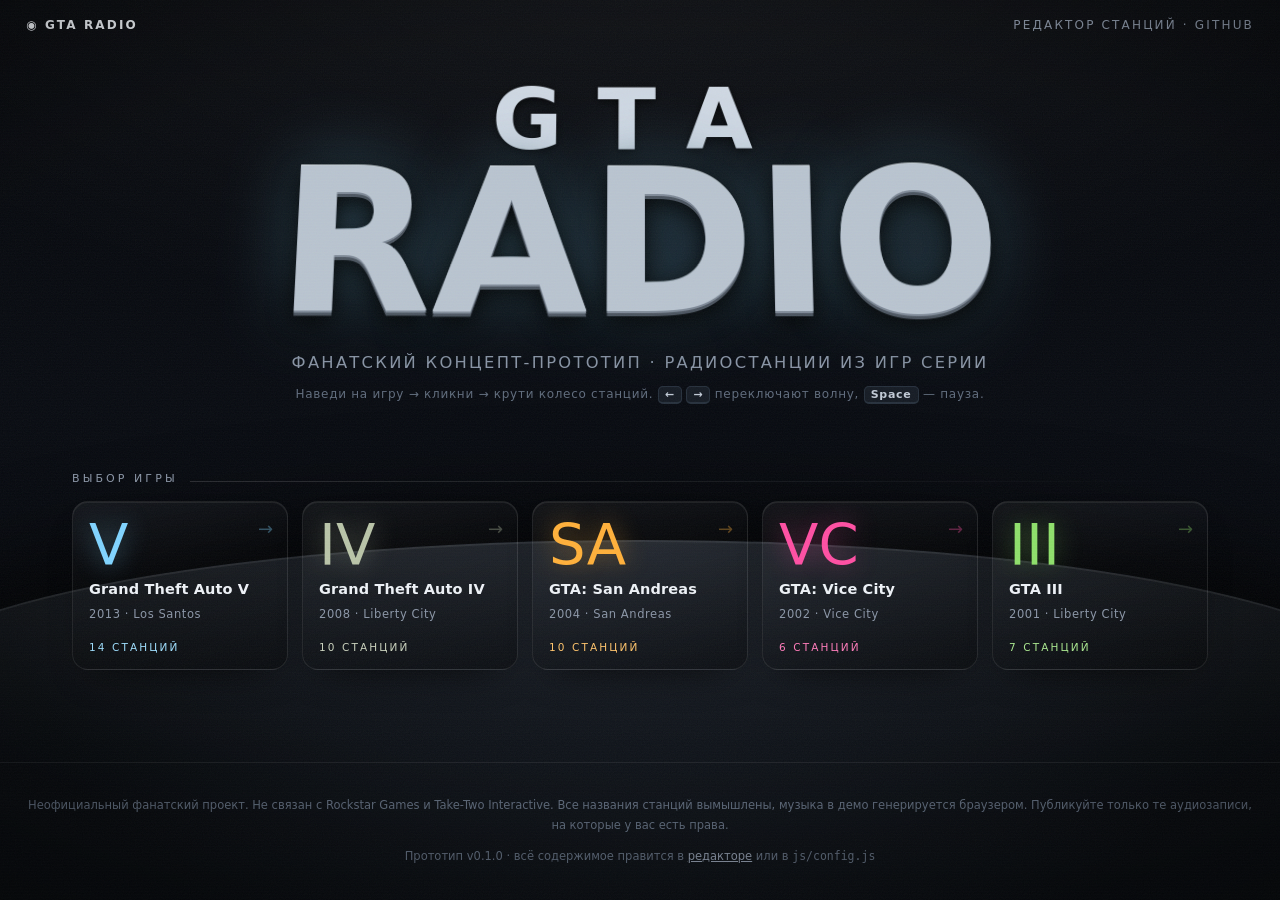
==== demo.html @ 394b69d8 "GTA RADIO: прототип v0.1 — главная, экран радио (колесо/список), темы 5 игр, демо-звук WebAudio, ред" ====
<!DOCTYPE html>
<html lang="ru">
<head>
<meta charset="utf-8">
<meta name="viewport" content="width=device-width, initial-scale=1">
<title>GTA RADIO — фанатское радио из игр серии</title>
<meta name="description" content="Single-file демо: радиостанции из GTA V, IV, San Andreas, Vice City и GTA III.">
<link rel="icon" href="data:image/svg+xml,%3Csvg xmlns='http://www.w3.org/2000/svg' viewBox='0 0 32 32'%3E%3Crect width='32' height='32' rx='7' fill='%23070b11'/%3E%3Ccircle cx='16' cy='16' r='10' fill='none' stroke='%237fd4ff' stroke-width='2'/%3E%3Ccircle cx='16' cy='16' r='3' fill='%237fd4ff'/%3E%3C/svg%3E">
<style>
/* =========================================================================
   GTA RADIO — общие стили
   Темы игр подключаются классом на <body>: theme-v / theme-iv / theme-sa ...
   ========================================================================= */

:root{
  --bg:#04060a;
  --bg2:#0a0e14;
  --fg:#eef2f7;
  --muted:#8b96a7;
  --accent:#7fd4ff;
  --panel:rgba(10,14,20,.72);
  --panel-brd:rgba(255,255,255,.10);
  --wheel-size:min(66vmin,520px);
  --radius:16px;
  --f-title:"Archivo Black","Inter",system-ui,-apple-system,"Segoe UI",Roboto,sans-serif;
  --f-ui:"Inter",system-ui,-apple-system,"Segoe UI",Roboto,sans-serif;
  --f-hud:"Oswald","Inter",system-ui,sans-serif;
}

*{box-sizing:border-box}
html,body{height:100%}
body{
  margin:0;
  font-family:var(--f-ui);
  color:var(--fg);
  background:var(--bg);
  -webkit-font-smoothing:antialiased;
  overflow-x:hidden;
}
a{color:inherit}
button{font:inherit;color:inherit;background:none;border:0;cursor:pointer}
img,svg{display:block}
.hidden,[hidden]{display:none!important}

/* ----------------------------- фоны и слои ----------------------------- */
.bg{position:fixed;inset:0;z-index:-2;pointer-events:none}
.bg::before{
  content:"";position:absolute;inset:0;
  background:
    radial-gradient(120% 80% at 50% -10%, rgba(255,255,255,.055), transparent 60%),
    radial-gradient(90% 70% at 50% 115%, color-mix(in srgb, var(--accent) 14%, transparent), transparent 65%),
    linear-gradient(180deg,#05070b 0%,#080b11 45%,#04060a 100%);
}
.bg::after{ /* интерьер машины: торпедо */
  content:"";position:absolute;left:-10%;right:-10%;bottom:-38vh;height:78vh;
  background:
    linear-gradient(180deg, rgba(255,255,255,.045), rgba(0,0,0,0) 30%),
    radial-gradient(60% 100% at 50% 0%, #151a22, #070a0e 70%);
  border-radius:50% 50% 0 0 / 22% 22% 0 0;
  box-shadow:inset 0 2px 0 rgba(255,255,255,.07), 0 -30px 90px rgba(0,0,0,.75);
  filter:blur(.2px);
}
.scanlines{
  position:fixed;inset:0;z-index:60;pointer-events:none;opacity:.30;
  background:repeating-linear-gradient(180deg, rgba(255,255,255,.045) 0 1px, transparent 1px 3px);
  mix-blend-mode:overlay;
}
.vignette{
  position:fixed;inset:0;z-index:59;pointer-events:none;
  background:radial-gradient(120% 90% at 50% 45%, transparent 45%, rgba(0,0,0,.72) 100%);
}
.grain{
  position:fixed;inset:-50%;z-index:58;pointer-events:none;opacity:.055;
  background-image:url("data:image/svg+xml;utf8,<svg xmlns='http://www.w3.org/2000/svg' width='120' height='120'><filter id='n'><feTurbulence type='fractalNoise' baseFrequency='.85' numOctaves='3'/></filter><rect width='120' height='120' filter='url(%23n)'/></svg>");
  animation:grain 1.1s steps(4) infinite;
}
@keyframes grain{0%{transform:translate(0,0)}25%{transform:translate(-2%,1%)}50%{transform:translate(1%,-2%)}75%{transform:translate(-1%,-1%)}100%{transform:translate(2%,1%)}}

/* =========================================================================
   ГЛАВНАЯ
   ========================================================================= */
.home{min-height:100vh;display:flex;flex-direction:column}
.home-head{
  display:flex;align-items:center;justify-content:space-between;
  padding:18px 26px;font-size:12px;letter-spacing:.18em;text-transform:uppercase;color:var(--muted)
}
.home-head .brand{color:var(--fg);font-weight:800}
.home-head a{text-decoration:none;color:var(--muted);transition:color .2s}
.home-head a:hover{color:var(--accent)}

.title-wrap{flex:1;display:flex;flex-direction:column;align-items:center;justify-content:center;padding:0 20px;text-align:center;position:relative}
.title{
  position:relative;margin:0;line-height:.86;
  font-family:var(--f-title);
  font-size:clamp(3.4rem,15.5vw,13rem);
  letter-spacing:.005em;text-transform:uppercase;
  color:#f4f7fb;
  text-shadow:
    0 1px 0 #b9c4d0, 0 3px 0 #7d8896, 0 6px 0 #4b545f, 0 10px 24px rgba(0,0,0,.85),
    0 0 70px color-mix(in srgb, var(--accent) 35%, transparent);
  transform:perspective(700px) rotateX(6deg);
}
.title .l1,.title .l2{display:block}
.title .l1{font-size:.44em;letter-spacing:.42em;color:#cfd8e3;text-shadow:0 2px 10px rgba(0,0,0,.8)}
.title .l2{
  background:linear-gradient(180deg,#ffffff 0%,#e6edf6 38%,#9fb0c2 52%,#f2f6fb 62%,#c6d1dd 100%);
  -webkit-background-clip:text;background-clip:text;-webkit-text-fill-color:transparent;
  filter:drop-shadow(0 6px 18px rgba(0,0,0,.75));
}
.title .l2{animation:glowPulse 5.5s ease-in-out infinite}
@keyframes glowPulse{
  0%,100%{filter:drop-shadow(0 6px 18px rgba(0,0,0,.75)) drop-shadow(0 0 26px rgba(127,212,255,.10))}
  50%{filter:drop-shadow(0 6px 18px rgba(0,0,0,.75)) drop-shadow(0 0 46px rgba(127,212,255,.30))}
}
.subtitle{margin:26px 0 0;color:var(--muted);font-size:clamp(.85rem,1.6vw,1.02rem);letter-spacing:.14em;text-transform:uppercase}
.hint{margin-top:14px;color:#5f6b7c;font-size:12px;letter-spacing:.06em}
.hint kbd{background:#151b24;border:1px solid #26303c;border-bottom-width:2px;border-radius:5px;padding:1px 6px;font:600 11px/1.6 var(--f-ui);color:#c3ccd8}

/* выбор игры */
.games{margin:56px auto 0;width:min(1180px,100%);padding:0 22px}
.games-h{display:flex;align-items:baseline;gap:12px;margin-bottom:16px;color:var(--muted);font-size:11px;letter-spacing:.28em;text-transform:uppercase}
.games-h::after{content:"";flex:1;height:1px;background:linear-gradient(90deg,rgba(255,255,255,.14),transparent)}
.games-grid{display:grid;grid-template-columns:repeat(auto-fit,minmax(158px,1fr));gap:14px;padding-bottom:60px}
.game{
  position:relative;display:flex;flex-direction:column;align-items:flex-start;gap:10px;
  padding:18px 16px 16px;border-radius:var(--radius);text-decoration:none;overflow:hidden;
  background:linear-gradient(165deg,rgba(255,255,255,.055),rgba(255,255,255,.012) 45%,rgba(0,0,0,.35));
  border:1px solid rgba(255,255,255,.09);
  box-shadow:0 18px 40px -24px rgba(0,0,0,.9), inset 0 1px 0 rgba(255,255,255,.07);
  transition:transform .28s cubic-bezier(.2,.8,.2,1), border-color .28s, box-shadow .28s;
}
.game::before{
  content:"";position:absolute;inset:0;opacity:0;transition:opacity .3s;
  background:radial-gradient(120% 90% at 20% 0%, color-mix(in srgb, var(--c) 26%, transparent), transparent 70%);
}
.game:hover,.game:focus-visible{transform:translateY(-6px);border-color:color-mix(in srgb, var(--c) 55%, transparent);box-shadow:0 26px 50px -22px rgba(0,0,0,.95), 0 0 0 1px color-mix(in srgb, var(--c) 22%, transparent), 0 0 42px -12px color-mix(in srgb, var(--c) 55%, transparent)}
.game:hover::before,.game:focus-visible::before{opacity:1}
.game>*{position:relative}
.game .num{
  font-family:var(--f-title);font-size:clamp(2.6rem,5.4vw,3.6rem);line-height:.9;color:var(--c);
  text-shadow:0 0 26px color-mix(in srgb, var(--c) 45%, transparent)
}
.game .g-name{font-weight:700;font-size:14.5px;letter-spacing:.01em}
.game .g-meta{color:var(--muted);font-size:11.5px;letter-spacing:.05em}
.game .g-count{margin-top:auto;padding-top:10px;font-size:10.5px;letter-spacing:.2em;text-transform:uppercase;color:color-mix(in srgb, var(--c) 75%, #ffffff)}
.game .g-arrow{position:absolute;top:16px;right:14px;color:var(--c);opacity:.35;transition:.28s;font-size:18px}
.game:hover .g-arrow{opacity:1;transform:translateX(3px)}

.footer{padding:22px;border-top:1px solid rgba(255,255,255,.07);color:#5f6b7c;font-size:11.5px;line-height:1.7;text-align:center}
.footer a{color:var(--muted)}

/* =========================================================================
   ЭКРАН РАДИО
   ========================================================================= */
.stage{min-height:100vh;display:flex;flex-direction:column;position:relative}

.topbar{
  display:flex;align-items:center;gap:14px;padding:16px 22px;z-index:20;
  font-size:11px;letter-spacing:.2em;text-transform:uppercase;color:var(--muted)
}
.btn{
  display:inline-flex;align-items:center;gap:8px;padding:9px 15px;border-radius:999px;
  border:1px solid rgba(255,255,255,.13);background:rgba(255,255,255,.045);
  color:#dbe3ee;font-size:11px;letter-spacing:.16em;text-transform:uppercase;
  transition:.22s;backdrop-filter:blur(6px)
}
.btn:hover{border-color:color-mix(in srgb,var(--accent) 55%,transparent);color:#fff;background:rgba(255,255,255,.09);box-shadow:0 0 22px -8px var(--accent)}
.btn.primary{border-color:color-mix(in srgb,var(--accent) 50%,transparent);color:#fff;background:color-mix(in srgb,var(--accent) 16%,transparent)}
.topbar .spacer{flex:1}
.topbar .game-tag{color:#c6cfdb;font-weight:700}
.topbar .game-tag b{color:var(--accent)}

/* HUD «как в игре» */
.hud{
  position:absolute;top:74px;left:24px;z-index:22;max-width:min(46vw,460px);
  animation:hudIn .5s cubic-bezier(.2,.9,.2,1) both
}
@keyframes hudIn{from{opacity:0;transform:translateY(-10px)}to{opacity:1;transform:none}}
.hud .st{display:flex;align-items:center;gap:12px}
.hud .st .ico{width:46px;height:46px;border-radius:11px;overflow:hidden;box-shadow:0 8px 22px rgba(0,0,0,.6), 0 0 0 1px rgba(255,255,255,.09)}
.hud .st .ico svg{width:100%;height:100%}
.hud .name{font-family:var(--f-hud);font-weight:700;font-size:clamp(17px,2.3vw,25px);letter-spacing:.045em;text-transform:uppercase;color:#fff;text-shadow:0 2px 10px rgba(0,0,0,.9)}
.hud .tag{font-size:10.5px;letter-spacing:.22em;text-transform:uppercase;color:var(--accent);margin-top:2px}
.hud .track{margin-top:9px;font-size:13px;color:#c9d3e0;text-shadow:0 1px 6px rgba(0,0,0,.9);display:flex;align-items:center;gap:8px;min-height:19px}
.hud .track .t{white-space:nowrap;overflow:hidden;text-overflow:ellipsis;max-width:38vw}
.hud .track .a{color:var(--muted)}
.hud .live{font-size:9.5px;letter-spacing:.18em;padding:2px 7px;border-radius:4px;background:#c0392b;color:#fff;font-weight:800}

/* ------------------------------- КОЛЕСО ------------------------------- */
.wheel-stage{flex:1;display:grid;place-items:center;padding:34px 0 8px;position:relative}
.wheel{position:relative;width:var(--wheel-size);height:var(--wheel-size)}
.wheel .ring-bg{
  position:absolute;inset:6%;border-radius:50%;
  background:radial-gradient(circle at 50% 40%, rgba(255,255,255,.055), rgba(0,0,0,.55) 68%);
  border:1px solid rgba(255,255,255,.07);
  box-shadow:inset 0 0 80px rgba(0,0,0,.85), 0 0 60px -20px color-mix(in srgb,var(--accent) 30%,transparent);
}
.wheel .ring-bg::after{
  content:"";position:absolute;inset:14%;border-radius:50%;
  border:1px dashed rgba(255,255,255,.09);
  animation:spin 90s linear infinite;
}
@keyframes spin{to{transform:rotate(360deg)}}
.ring{position:absolute;inset:0;transform:rotate(var(--rot,0deg));transition:transform .62s cubic-bezier(.19,.9,.22,1)}
.st-chip{
  position:absolute;top:50%;left:50%;width:calc(var(--wheel-size)*.20);height:calc(var(--wheel-size)*.20);
  margin:calc(var(--wheel-size)*-.10) 0 0 calc(var(--wheel-size)*-.10);
  /* позиция на круге фиксирована (кольцо поворачивает всё само),
     а контр-поворот держит иконки и подписи вертикальными */
  transform:rotate(calc(var(--a) - 90deg)) translate(calc(var(--wheel-size)*.355)) rotate(calc(var(--a)*-1 + 90deg - var(--rot,0deg)));
  transition:transform .62s cubic-bezier(.19,.9,.22,1), filter .25s, opacity .35s;
  display:grid;place-items:center;padding:0;
}
.st-chip .disc{
  width:100%;height:100%;border-radius:22%;overflow:hidden;position:relative;
  border:1px solid rgba(255,255,255,.13);
  box-shadow:0 14px 30px rgba(0,0,0,.65);
  transition:transform .25s cubic-bezier(.2,.9,.2,1), box-shadow .25s, border-color .25s;
}
.st-chip .disc svg{width:100%;height:100%}
.st-chip .lbl{
  position:absolute;top:104%;left:50%;transform:translateX(-50%);
  width:180%;text-align:center;font-family:var(--f-hud);font-weight:600;
  font-size:clamp(8.5px,1.15vw,11.5px);letter-spacing:.1em;text-transform:uppercase;
  color:#9aa6b6;white-space:nowrap;overflow:hidden;text-overflow:ellipsis;
  text-shadow:0 2px 8px rgba(0,0,0,.95);transition:.25s;opacity:0
}
.st-chip.active{z-index:6}
.st-chip .lbl{z-index:7}
.st-chip:hover .disc{transform:scale(1.1);border-color:rgba(255,255,255,.35)}
.st-chip:hover .lbl{color:#e7edf5;opacity:1}
.st-chip.active .disc{
  transform:scale(1.22);border-color:color-mix(in srgb,var(--sc) 70%,#fff);
  box-shadow:0 0 0 2px color-mix(in srgb,var(--sc) 55%,transparent), 0 0 46px -6px color-mix(in srgb,var(--sc) 85%,transparent), 0 18px 34px rgba(0,0,0,.7);
}
.st-chip.active .lbl{color:#fff;font-weight:700;opacity:1}
.st-chip:not(.active){opacity:.72;filter:saturate(.55) brightness(.85)}
.st-chip:not(.active):hover{opacity:1;filter:none}

.wheel .marker{
  position:absolute;top:-2px;left:50%;transform:translateX(-50%);z-index:5;
  width:0;height:0;border-left:9px solid transparent;border-right:9px solid transparent;
  border-top:14px solid var(--accent);filter:drop-shadow(0 0 10px var(--accent));opacity:.9
}
.hub{
  position:absolute;top:50%;left:50%;transform:translate(-50%,-50%);
  width:calc(var(--wheel-size)*.40);height:calc(var(--wheel-size)*.40);
  border-radius:50%;display:grid;place-items:center;gap:6px;
  background:radial-gradient(circle at 50% 35%, rgba(20,26,34,.96), rgba(4,6,10,.98));
  border:1px solid rgba(255,255,255,.09);
  box-shadow:inset 0 0 40px rgba(0,0,0,.9), 0 0 0 8px rgba(255,255,255,.02), 0 24px 60px rgba(0,0,0,.7)
}
.hub .eq{width:64%;height:34%}
.hub .power{
  width:46px;height:46px;border-radius:50%;display:grid;place-items:center;
  border:1px solid rgba(255,255,255,.16);background:rgba(255,255,255,.05);transition:.22s
}
.hub .power:hover{border-color:var(--accent);box-shadow:0 0 22px -6px var(--accent);background:rgba(255,255,255,.1)}
.hub .power svg{width:19px;height:19px}
.hub .hintline{font-size:9px;letter-spacing:.22em;text-transform:uppercase;color:#6b7686;text-align:center}

/* ------------------------------- СПИСОК ------------------------------- */
.list-stage{flex:1;display:flex;align-items:center;padding:20px 4vw 30px;position:relative}
.stage-num{
  position:absolute;top:50%;left:50%;transform:translate(-50%,-50%);
  font-family:var(--f-title);font-size:min(46vmin,420px);line-height:1;
  color:color-mix(in srgb,var(--accent) 9%, transparent);
  letter-spacing:.02em;pointer-events:none;user-select:none;white-space:nowrap
}
.rpanel{
  width:min(430px,86vw);border-radius:6px;padding:14px 0 10px;
  background:linear-gradient(180deg, rgba(14,18,24,.86), rgba(6,9,13,.9));
  border:1px solid rgba(255,255,255,.13);
  box-shadow:0 30px 70px rgba(0,0,0,.7), inset 0 1px 0 rgba(255,255,255,.08);
  animation:hudIn .45s both
}
.rpanel .rp-head{
  display:flex;align-items:center;gap:9px;padding:0 16px 11px;
  border-bottom:1px solid rgba(255,255,255,.1);
  font-family:var(--f-hud);font-weight:700;font-size:13px;letter-spacing:.24em;text-transform:uppercase;color:#dfe6ef
}
.rpanel .rp-head .dot{width:7px;height:7px;border-radius:50%;background:var(--accent);box-shadow:0 0 10px var(--accent);animation:blink 1.6s infinite}
@keyframes blink{50%{opacity:.25}}
.rlist{list-style:none;margin:8px 0 0;padding:0;max-height:min(58vh,520px);overflow:auto;scrollbar-width:thin}
.rlist::-webkit-scrollbar{width:6px}
.rlist::-webkit-scrollbar-thumb{background:rgba(255,255,255,.16);border-radius:3px}
.rlist li{margin:0}
.rlist button{
  width:100%;display:flex;align-items:center;gap:11px;padding:8px 16px;text-align:left;
  border-left:3px solid transparent;transition:.16s
}
.rlist button:hover{background:rgba(255,255,255,.055)}
.rlist .ico{width:30px;height:30px;border-radius:7px;overflow:hidden;flex:none;box-shadow:0 0 0 1px rgba(255,255,255,.09)}
.rlist .ico svg{width:100%;height:100%}
.rlist .nm{font-family:var(--f-hud);font-weight:600;font-size:14px;letter-spacing:.05em;text-transform:uppercase;color:#cfd8e4;white-space:nowrap;overflow:hidden;text-overflow:ellipsis}
.rlist .nm{display:block}
.rlist .tg{display:block;font-size:10px;letter-spacing:.12em;text-transform:uppercase;color:#6f7b8b;margin-top:1px}
.rlist li.active button{
  background:linear-gradient(90deg, color-mix(in srgb,var(--accent) 22%,transparent), transparent 85%);
  border-left-color:var(--accent)
}
.rlist li.active .nm{color:#fff;text-shadow:0 0 16px color-mix(in srgb,var(--accent) 60%,transparent)}
.rlist .eqmini{margin-left:auto;width:26px;height:16px;opacity:0;transition:.2s}
.rlist li.active .eqmini{opacity:1}

/* ---------------------------- нижняя панель ---------------------------- */
.bottom{
  position:relative;z-index:20;display:flex;align-items:center;gap:16px;
  padding:14px 22px 20px;
  background:linear-gradient(180deg,transparent, rgba(0,0,0,.55) 40%, rgba(0,0,0,.75));
}
.ctrl{display:flex;align-items:center;gap:8px}
.cbtn{
  width:40px;height:40px;border-radius:50%;display:grid;place-items:center;
  border:1px solid rgba(255,255,255,.14);background:rgba(255,255,255,.05);transition:.2s
}
.cbtn:hover{border-color:var(--accent);box-shadow:0 0 20px -6px var(--accent);background:rgba(255,255,255,.1)}
.cbtn svg{width:17px;height:17px;fill:#dfe6ef}
.cbtn.big{width:52px;height:52px}
.cbtn.big svg{width:22px;height:22px}
.vol{display:flex;align-items:center;gap:9px;min-width:150px}
.vol input[type=range]{
  -webkit-appearance:none;appearance:none;flex:1;height:4px;border-radius:2px;
  background:linear-gradient(90deg,var(--accent) var(--p,80%), rgba(255,255,255,.15) var(--p,80%));
  outline:none
}
.vol input[type=range]::-webkit-slider-thumb{-webkit-appearance:none;width:14px;height:14px;border-radius:50%;background:#fff;box-shadow:0 0 10px color-mix(in srgb,var(--accent) 80%,transparent);cursor:pointer}
.vol input[type=range]::-moz-range-thumb{width:14px;height:14px;border:0;border-radius:50%;background:#fff;cursor:pointer}
.nowbar{flex:1;min-width:0}
.nowbar .row1{display:flex;align-items:baseline;gap:10px;min-width:0}
.nowbar .stn{font-family:var(--f-hud);font-weight:700;letter-spacing:.14em;text-transform:uppercase;font-size:13px;color:#fff;white-space:nowrap}
.nowbar .trk{font-size:13px;color:#b9c4d2;white-space:nowrap;overflow:hidden;text-overflow:ellipsis}
.nowbar .trk .sep{color:#4d5867;margin:0 7px}
.nowbar .row2{display:flex;align-items:center;gap:10px;margin-top:5px}
.prog{flex:1;height:3px;border-radius:2px;background:rgba(255,255,255,.12);overflow:hidden}
.prog i{display:block;height:100%;width:0%;background:linear-gradient(90deg,var(--accent),#fff);transition:width .3s linear}
.time{font-variant-numeric:tabular-nums;font-size:11px;color:#6f7b8b;letter-spacing:.06em}
.eqbars{display:flex;align-items:flex-end;gap:2px;height:26px;width:110px}
.eqbars i{flex:1;background:linear-gradient(180deg,#fff,var(--accent));border-radius:1px;height:8%;transition:height .08s linear;opacity:.9}
.keys{font-size:10px;letter-spacing:.12em;text-transform:uppercase;color:#5b6675}
.keys kbd{background:#141a22;border:1px solid #252f3b;border-radius:4px;padding:1px 5px;color:#a9b4c2;font:600 10px/1.5 var(--f-ui)}

/* статус/ошибки */
.toast{
  position:fixed;left:50%;bottom:96px;transform:translate(-50%,20px);z-index:80;
  padding:11px 18px;border-radius:10px;background:rgba(12,16,22,.95);
  border:1px solid rgba(255,255,255,.14);color:#e6ecf5;font-size:13px;
  box-shadow:0 20px 50px rgba(0,0,0,.7);opacity:0;pointer-events:none;transition:.3s
}
.toast.show{opacity:1;transform:translate(-50%,0)}
.toast.err{border-color:#c0392b;color:#ffd9d3}

/* =========================================================================
   ТЕМЫ ИГР
   ========================================================================= */
/* GTA V — холодный неон, круг */
body.theme-v{--accent:#7fd4ff}

/* GTA IV — грязный, приглушённый, оливковый */
body.theme-iv{
  --accent:#a8b894;--panel-brd:rgba(255,255,255,.08);
  filter:saturate(.72) contrast(1.04);
}
body.theme-iv .bg::before{
  background:
    radial-gradient(120% 80% at 50% -10%, rgba(190,205,175,.07), transparent 60%),
    radial-gradient(90% 70% at 50% 115%, rgba(96,110,84,.20), transparent 65%),
    linear-gradient(180deg,#0b0d09 0%,#101309 45%,#070905 100%);
}
body.theme-iv .title,body.theme-iv .hud .name{letter-spacing:.02em}
body.theme-iv .st-chip:not(.active){filter:grayscale(.5) brightness(.75)}

/* SA — тёплый янтарь, граффити-вайб */
body.theme-sa{--accent:#ffb03a}
body.theme-sa .bg::before{
  background:
    radial-gradient(120% 80% at 50% -10%, rgba(255,190,90,.08), transparent 60%),
    radial-gradient(90% 70% at 50% 115%, rgba(255,140,40,.18), transparent 65%),
    linear-gradient(180deg,#0a0703 0%,#140d04 45%,#070502 100%);
}
body.theme-sa .rpanel{border-color:rgba(255,176,58,.28)}
body.theme-sa .list-stage{justify-content:flex-end}

/* Vice City — неон-розовый/циан */
body.theme-vc{--accent:#ff4fa3}
body.theme-vc .bg::before{
  background:
    radial-gradient(100% 70% at 15% 0%, rgba(255,79,163,.20), transparent 60%),
    radial-gradient(100% 70% at 85% 10%, rgba(79,216,255,.16), transparent 60%),
    radial-gradient(90% 70% at 50% 115%, rgba(255,79,163,.22), transparent 65%),
    linear-gradient(180deg,#12040f 0%,#1a0718 45%,#08030a 100%);
}
body.theme-vc .bg::after{
  background:
    linear-gradient(180deg, rgba(255,120,200,.10), transparent 30%),
    repeating-linear-gradient(90deg, rgba(79,216,255,.16) 0 1px, transparent 1px 60px),
    radial-gradient(60% 100% at 50% 0%, #2a0b22, #0a0310 70%);
}
body.theme-vc .rpanel{border-color:rgba(255,79,163,.35);box-shadow:0 30px 70px rgba(0,0,0,.7), 0 0 40px -18px #ff4fa3, inset 0 1px 0 rgba(255,255,255,.08)}
body.theme-vc .hud .name{color:#fff;text-shadow:0 0 18px rgba(255,79,163,.7), 0 2px 10px rgba(0,0,0,.9)}

/* GTA III — зелёный HUD, 2001 */
body.theme-iii{--accent:#8ee06a}
body.theme-iii .bg::before{
  background:
    radial-gradient(120% 80% at 50% -10%, rgba(142,224,106,.07), transparent 60%),
    radial-gradient(90% 70% at 50% 115%, rgba(120,190,90,.16), transparent 65%),
    linear-gradient(180deg,#050804 0%,#0a1006 45%,#040603 100%);
}
body.theme-iii .rpanel{border-color:rgba(142,224,106,.25)}
body.theme-iii .list-stage{justify-content:flex-start}

/* =========================================================================
   РЕДАКТОР
   ========================================================================= */
.editor{max-width:1180px;margin:0 auto;padding:26px 22px 80px}
.editor h1{font-family:var(--f-title);font-size:clamp(1.6rem,4vw,2.4rem);margin:0 0 6px;text-transform:uppercase;letter-spacing:.02em}
.editor .lead{color:var(--muted);font-size:13.5px;line-height:1.7;max-width:76ch;margin:0 0 22px}
.editor .card{background:linear-gradient(180deg,rgba(255,255,255,.045),rgba(255,255,255,.015));border:1px solid rgba(255,255,255,.09);border-radius:14px;padding:18px;margin-bottom:16px}
.editor h2{font-size:12px;letter-spacing:.24em;text-transform:uppercase;color:var(--accent);margin:0 0 14px}
.editor label{display:block;font-size:11px;letter-spacing:.14em;text-transform:uppercase;color:var(--muted);margin:12px 0 5px}
.editor input[type=text],.editor select,.editor textarea{
  width:100%;padding:10px 12px;border-radius:9px;background:#0b0f15;border:1px solid rgba(255,255,255,.12);
  color:#e7edf5;font:400 13.5px/1.55 var(--f-ui);outline:none;transition:.2s
}
.editor input:focus,.editor select:focus,.editor textarea:focus{border-color:var(--accent);box-shadow:0 0 0 3px color-mix(in srgb,var(--accent) 18%,transparent)}
.editor textarea{font:400 12.5px/1.6 ui-monospace,SFMono-Regular,Menlo,Consolas,monospace;min-height:420px;resize:vertical}
.editor .grid2{display:grid;grid-template-columns:repeat(auto-fit,minmax(230px,1fr));gap:14px}
.editor .row{display:flex;gap:10px;flex-wrap:wrap;align-items:center}
.editor .stn{display:flex;align-items:center;gap:10px;padding:9px 11px;border-radius:10px;background:rgba(255,255,255,.035);border:1px solid rgba(255,255,255,.07);margin-bottom:7px}
.editor .stn .ico{width:34px;height:34px;border-radius:8px;overflow:hidden;flex:none}
.editor .stn .ico svg{width:100%;height:100%}
.editor .stn .nm{font-weight:600;font-size:13.5px}
.editor .stn .mt{font-size:11px;color:var(--muted)}
.editor .pill{font-size:10px;letter-spacing:.14em;text-transform:uppercase;padding:3px 8px;border-radius:99px;border:1px solid rgba(255,255,255,.14);color:var(--muted)}
.editor .pill.ok{color:#8dff9c;border-color:rgba(141,255,156,.35)}
.editor .pill.demo{color:#ffd54a;border-color:rgba(255,213,74,.35)}
.note{border-left:3px solid var(--accent);padding:10px 14px;background:rgba(255,255,255,.04);border-radius:0 10px 10px 0;font-size:13px;line-height:1.7;color:#c3ccd8}
.note code{background:#0b0f15;padding:1px 6px;border-radius:5px;font-size:12px;color:#ffd54a}
@media (max-width:760px){
  :root{--wheel-size:min(88vmin,420px)}
  .hud{top:66px;left:14px;max-width:70vw}
  .bottom{flex-wrap:wrap;gap:10px;padding:12px 14px 18px}
  .nowbar{order:-1;flex:1 1 100%}
  .keys{display:none}
  .toast{bottom:170px}
  .list-stage{justify-content:center!important}
}

</style>
</head>
<body>
  <div class="bg"></div>
  <div class="grain"></div>
  <div class="vignette"></div>
  <div class="scanlines"></div>

  <div id="screenHome">
<div class="home">
    <header class="home-head">
      <span class="brand">◉ GTA RADIO</span>
      <span><a href="editor.html">Редактор станций</a> · <a href="https://github.com/" target="_blank" rel="noopener">GitHub</a></span>
    </header>

    <main class="title-wrap">
      <h1 class="title"><span class="l1">GTA</span><span class="l2">RADIO</span></h1>
      <p class="subtitle" id="subtitle">выбери игру — получи её эфир</p>
      <p class="hint">Наведи на игру → кликни → крути колесо станций. <kbd>←</kbd> <kbd>→</kbd> переключают волну, <kbd>Space</kbd> — пауза.</p>

      <section class="games">
        <div class="games-h"><span>Выбор игры</span></div>
        <div class="games-grid" id="games"></div>
      </section>
    </main>

    <footer class="footer">
      <p id="disclaimer"></p>
      <p>Прототип v<span id="ver"></span> · всё содержимое правится в <a href="editor.html">редакторе</a> или в <code>js/config.js</code></p>
    </footer>
  </div>


  </div>

  <div id="screenRadio" hidden>
<div class="stage">
    <header class="topbar">
      <button class="btn" id="btnBack">← Игры</button>
      <span class="game-tag" id="gameTag"></span>
      <span class="spacer"></span>
      <button class="btn" id="btnHome">На главную</button>
    </header>

    <!-- HUD «как в игре»: станция + текущий трек -->
    <div class="hud">
      <div class="st">
        <div class="ico" id="hudIcon"></div>
        <div>
          <div class="name" id="hudName">—</div>
          <div class="tag" id="hudTag"></div>
        </div>
      </div>
      <div class="track">
        <span class="live hidden" id="hudLive">LIVE</span>
        <span class="t" id="hudTrack"></span>
        <span class="a" id="hudArtist"></span>
      </div>
    </div>

    <!-- режим 1: круговой селектор (GTA V / IV) -->
    <div class="wheel-stage" id="wheelStage">
      <div class="wheel" id="wheel">
        <div class="ring-bg"></div>
        <div class="marker"></div>
        <div class="ring" id="ring"></div>
        <div class="hub">
          <canvas class="eq" id="eqHub" width="220" height="90"></canvas>
          <button class="power" id="btnPower" title="Пауза / играть (Space)" aria-label="Пауза или играть">
            <svg viewBox="0 0 24 24" id="powerIcon"><path fill="currentColor" d="M7 5h3.5v14H7zm6.5 0H17v14h-3.5z"/></svg>
          </button>
          <div class="hintline">← → смена волны</div>
        </div>
      </div>
    </div>

    <!-- режим 2: список станций (SA / VC / III) -->
    <div class="list-stage hidden" id="listStage">
      <div class="stage-num" id="stageNum" aria-hidden="true"></div>
      <div class="rpanel">
        <div class="rp-head"><span class="dot"></span><span>Radio stations</span></div>
        <ul class="rlist" id="rlist"></ul>
      </div>
    </div>

    <!-- нижняя «магнитола» -->
    <footer class="bottom">
      <div class="ctrl">
        <button class="cbtn" id="btnPrev" title="Предыдущая станция" aria-label="Предыдущая станция">
          <svg viewBox="0 0 24 24"><path d="M7 6h2v12H7zm10 0v12l-8-6z"/></svg>
        </button>
        <button class="cbtn big" id="btnPlay" title="Пауза / играть" aria-label="Пауза или играть">
          <svg viewBox="0 0 24 24" id="playIcon"><path d="M7 5h3.5v14H7zm6.5 0H17v14h-3.5z"/></svg>
        </button>
        <button class="cbtn" id="btnNext" title="Следующая станция" aria-label="Следующая станция">
          <svg viewBox="0 0 24 24"><path d="M15 6h2v12h-2zM7 6v12l8-6z"/></svg>
        </button>
      </div>

      <div class="nowbar">
        <div class="row1">
          <span class="stn" id="nowStation">—</span>
          <span class="trk" id="nowTrack"></span>
        </div>
        <div class="row2">
          <span class="time" id="tCur">0:00</span>
          <div class="prog"><i id="progFill"></i></div>
          <span class="time" id="tDur">0:00</span>
        </div>
      </div>

      <div class="eqbars" id="eqbars"></div>

      <div class="vol">
        <button class="cbtn" id="btnMute" title="Звук вкл/выкл" aria-label="Звук">
          <svg viewBox="0 0 24 24" id="volIcon"><path d="M4 9v6h4l5 4V5L8 9zm12.5 3a4.5 4.5 0 0 0-2.5-4v8a4.5 4.5 0 0 0 2.5-4z"/></svg>
        </button>
        <input type="range" id="vol" min="0" max="100" value="80" aria-label="Громкость">
      </div>

      <div class="keys"><kbd>←</kbd><kbd>→</kbd> волна · <kbd>Space</kbd> пауза · <kbd>M</kbd> звук · <kbd>Esc</kbd> выход</div>
    </footer>
  </div>

  <div class="toast" id="toast"></div>
  </div>

<script>window.SINGLE = true;</script>
<script>
/* =========================================================================
   GTA RADIO — единый конфиг сайта
   -------------------------------------------------------------------------
   ВСЁ содержимое (игры, станции, треки, цвета, иконки) правится ЗДЕСЬ
   или через визуальный редактор: /editor.html  (кнопка «Сохранить config.js»).

   Типы источников звука у трека (поле src):
     "demo"   — процедурный звук прямо в браузере (WebAudio). Ничего качать
                не надо, работает сразу. Идеально для прототипа.
     "file"   — локальный mp3/ogg из папки audio/<game>/...
                src: "v/los-santos-rock.mp3"  (путь ОТНОСИТЕЛЬНО папки audio/)
                или абсолютный: "/music/track.mp3"
     "stream" — внешний URL (S3 / R2 / Icecast / любой https-линк).
                ВНИМАНИЕ: сервер должен отдавать заголовок
                Access-Control-Allow-Origin: * , иначе браузер заблокирует.

   Если у станции несколько треков — они играют по очереди, без пауз.
   ========================================================================= */

window.RADIO_CONFIG = {
  meta: {
    title: "GTA RADIO",
    subtitle: "Фанатский концепт-прототип · радиостанции из игр серии",
    // Папка с аудиофайлами (относительно корня сайта)
    audioBase: "audio/",
    // Дисклеймер показывается в подвале и на экране радио
    disclaimer:
      "Неофициальный фанатский проект. Не связан с Rockstar Games и Take-Two Interactive. " +
      "Все названия станций вымышлены, музыка в демо генерируется браузером. " +
      "Публикуйте только те аудиозаписи, на которые у вас есть права.",
    version: "0.1.0"
  },

  games: [
    /* ---------------------------------------------------------------- V */
    {
      id: "v",
      num: "V",
      name: "Grand Theft Auto V",
      year: 2013,
      city: "Los Santos",
      ui: "wheel",            // круговой селектор, как в игре
      theme: "v",
      accent: "#7fd4ff",
      tagline: "Los Santos · круговой селектор станций",
      stations: [
        { id: "surf",      name: "Blaine County Surf", tagline: "west coast / surf rock", accent: "#4fc3f7", bg: "#08303f", motif: "wave",     demo: { key: "D",  bpm: 104, prog: "surf", drums: "rock",  noise: 0.02 } },
        { id: "rock",      name: "Vinewood Rock",      tagline: "classic rock",           accent: "#ff5b4a", bg: "#3a0d09", motif: "bolt",     demo: { key: "E",  bpm: 128, prog: "rock",  drums: "rock",  noise: 0.02 } },
        { id: "stars",     name: "Fame or Shame FM",   tagline: "talk / celebrity",       accent: "#ffd54a", bg: "#3a2c05", motif: "star",     demo: { key: "A",  bpm: 96,  prog: "talk",  drums: "none",  noise: 0.05 } },
        { id: "santos",    name: "Los Santos FM",      tagline: "hip-hop / west coast",   accent: "#8dff6a", bg: "#10300c", motif: "mic",      demo: { key: "G",  bpm: 92,  prog: "hop",   drums: "hop",   noise: 0.03 } },
        { id: "space",     name: "Space 103.7",        tagline: "funk / soul",            accent: "#c07bff", bg: "#241038", motif: "planet",   demo: { key: "F",  bpm: 100, prog: "funk",  drums: "funk",  noise: 0.02 } },
        { id: "vinyl",     name: "Vinewood Vinyl",     tagline: "soul / rare groove",     accent: "#ffb15c", bg: "#3a2109", motif: "vinyl",    demo: { key: "C",  bpm: 96,  prog: "soul",  drums: "funk",  noise: 0.07 } },
        { id: "lowrider",  name: "Lowrider Classics",  tagline: "chicano / oldies",       accent: "#6affd4", bg: "#06322b", motif: "car",      demo: { key: "Bb", bpm: 88,  prog: "soul",  drums: "hop",   noise: 0.04 } },
        { id: "country",   name: "Rebel Country",      tagline: "country / outlaw",       accent: "#ffc46a", bg: "#38240a", motif: "hat",      demo: { key: "G",  bpm: 112, prog: "country", drums: "country", noise: 0.03 } },
        { id: "reggae",    name: "Blue Palms Reggae",  tagline: "reggae / dub",           accent: "#6bff9c", bg: "#0a3018", motif: "palm",     demo: { key: "A",  bpm: 76,  prog: "reggae", drums: "reggae", noise: 0.02 } },
        { id: "dance",     name: "Neon Dancefloor",    tagline: "house / electro",        accent: "#ff5ce1", bg: "#350a2c", motif: "disc",     demo: { key: "F",  bpm: 124, prog: "house", drums: "house", noise: 0.01 } },
        { id: "ambient",   name: "Nightcall Ambient",  tagline: "ambient / chillwave",    accent: "#8fd0ff", bg: "#0c1c33", motif: "moon",     demo: { key: "D",  bpm: 72,  prog: "amb",   drums: "none",  noise: 0.05 } },
        { id: "metal",     name: "Iron Skull Metal",   tagline: "metal / hard",           accent: "#c9ced6", bg: "#17181b", motif: "skull",    demo: { key: "E",  bpm: 148, prog: "metal", drums: "metal", noise: 0.02 } },
        { id: "jazz",      name: "Vinewood Jazz Club", tagline: "jazz / lounge",          accent: "#ffd9a0", bg: "#2e2010", motif: "note",     demo: { key: "Eb", bpm: 84,  prog: "jazz",  drums: "jazz",  noise: 0.06 } },
        { id: "blaine",    name: "Blaine County Radio",tagline: "country talk / AM",      accent: "#e8b25c", bg: "#33230c", motif: "cactus",   demo: { key: "D",  bpm: 100, prog: "country", drums: "none", noise: 0.09 } }
      ]
    },

    /* --------------------------------------------------------------- IV */
    {
      id: "iv",
      num: "IV",
      name: "Grand Theft Auto IV",
      year: 2008,
      city: "Liberty City",
      ui: "wheel",
      theme: "iv",
      accent: "#b9c4a8",
      tagline: "Liberty City · грязный мегаполис, приглушённая палитра",
      stations: [
        { id: "liberty", name: "Liberty Rock",       tagline: "classic rock",        accent: "#d9e0cf", bg: "#1c1f18", motif: "bolt",   demo: { key: "A",  bpm: 122, prog: "rock",  drums: "rock",  noise: 0.03 } },
        { id: "beat",    name: "The Beat 102",       tagline: "hip-hop",             accent: "#e7c98a", bg: "#241f13", motif: "mic",    demo: { key: "F",  bpm: 90,  prog: "hop",   drums: "hop",   noise: 0.03 } },
        { id: "jazz",    name: "Jazz Nation",        tagline: "jazz / standards",    accent: "#cfd8e3", bg: "#151b22", motif: "note",   demo: { key: "Bb", bpm: 82,  prog: "jazz",  drums: "jazz",  noise: 0.06 } },
        { id: "electro", name: "Electro Liberty",    tagline: "electro / dance",     accent: "#9fd8ff", bg: "#101d28", motif: "disc",   demo: { key: "C",  bpm: 126, prog: "house", drums: "house", noise: 0.01 } },
        { id: "kifflom", name: "Kifflom Radio",      tagline: "weird / talk",        accent: "#c9b6ff", bg: "#1a1428", motif: "star",   demo: { key: "D",  bpm: 98,  prog: "talk",  drums: "none",  noise: 0.07 } },
        { id: "russian", name: "Vladivostok FM",     tagline: "eastern / russian",   accent: "#ffb3a0", bg: "#2a1410", motif: "globe",  demo: { key: "E",  bpm: 108, prog: "world", drums: "rock",  noise: 0.04 } },
        { id: "irish",   name: "McReary Irish Pub",  tagline: "irish / folk",        accent: "#a8e6a0", bg: "#12240f", motif: "hat",    demo: { key: "G",  bpm: 116, prog: "country", drums: "country", noise: 0.03 } },
        { id: "sanjuan", name: "San Juan Sounds",    tagline: "latin / reggaeton",   accent: "#ffd27a", bg: "#2a1e08", motif: "palm",   demo: { key: "A",  bpm: 96,  prog: "reggae", drums: "hop",  noise: 0.02 } },
        { id: "lrr",     name: "LRR 92.9 Talk",      tagline: "talk radio / AM",     accent: "#e3ddc9", bg: "#201e16", motif: "wave",   demo: { key: "C",  bpm: 92,  prog: "talk",  drums: "none",  noise: 0.10 } },
        { id: "fusion",  name: "Fusion FM",          tagline: "smooth / acid jazz",  accent: "#9fe0d0", bg: "#0e211d", motif: "vinyl",  demo: { key: "Eb", bpm: 88,  prog: "soul",  drums: "funk",  noise: 0.05 } }
      ]
    },

    /* -------------------------------------------------------------- SA */
    {
      id: "sa",
      num: "SA",
      name: "GTA: San Andreas",
      year: 2004,
      city: "San Andreas",
      ui: "list",              // прямоугольный список, как в PS2-версии
      theme: "sa",
      accent: "#ffb03a",
      tagline: "Grove Street · список станций в стиле PS2",
      stations: [
        { id: "groove",  name: "Grove Street FM",   tagline: "west coast rap",    accent: "#7cff5a", bg: "#122b0a", motif: "mic",    demo: { key: "G",  bpm: 92,  prog: "hop",   drums: "hop",   noise: 0.03 } },
        { id: "krose",   name: "K-Rose Country",    tagline: "country",           accent: "#ffcb6a", bg: "#33230a", motif: "hat",    demo: { key: "D",  bpm: 110, prog: "country", drums: "country", noise: 0.03 } },
        { id: "bounce",  name: "Bounce FM",         tagline: "funk / soul",       accent: "#ff8ad4", bg: "#33092a", motif: "disc",   demo: { key: "F",  bpm: 102, prog: "funk",  drums: "funk",  noise: 0.02 } },
        { id: "sfurg",   name: "SF URG Rock",       tagline: "rock",              accent: "#ff6a4a", bg: "#331009", motif: "bolt",   demo: { key: "E",  bpm: 130, prog: "rock",  drums: "rock",  noise: 0.02 } },
        { id: "radiox",  name: "Radio X",           tagline: "alt / grunge",      accent: "#d0d6de", bg: "#171a1e", motif: "skull",  demo: { key: "A",  bpm: 120, prog: "metal", drums: "metal", noise: 0.02 } },
        { id: "kdst",    name: "K-DST The Dust",    tagline: "classic rock",      accent: "#ffc98a", bg: "#301d0a", motif: "vinyl",  demo: { key: "C",  bpm: 108, prog: "rock",  drums: "rock",  noise: 0.05 } },
        { id: "kjawz",   name: "K-JAWZ Hip-Hop",    tagline: "hip-hop classics",  accent: "#8affd4", bg: "#07302a", motif: "car",    demo: { key: "Bb", bpm: 88,  prog: "hop",   drums: "hop",   noise: 0.03 } },
        { id: "master",  name: "Master Sounds",     tagline: "rare groove",       accent: "#ffd54a", bg: "#33280a", motif: "vinyl",  demo: { key: "F",  bpm: 98,  prog: "soul",  drums: "funk",  noise: 0.07 } },
        { id: "playback",name: "Playback FM",       tagline: "house / electro",   accent: "#ff5ce1", bg: "#33092b", motif: "disc",   demo: { key: "F",  bpm: 124, prog: "house", drums: "house", noise: 0.01 } },
        { id: "kchat",   name: "K-CHAT Talk",       tagline: "talk radio",        accent: "#e0dac4", bg: "#221f14", motif: "wave",   demo: { key: "D",  bpm: 90,  prog: "talk",  drums: "none",  noise: 0.09 } }
      ]
    },

    /* -------------------------------------------------------------- VC */
    {
      id: "vc",
      num: "VC",
      name: "GTA: Vice City",
      year: 2002,
      city: "Vice City",
      ui: "list",
      theme: "vc",
      accent: "#ff4fa3",
      tagline: "1986 · неон, пальмы, кассеты",
      stations: [
        { id: "flash",  name: "Flash FM",        tagline: "80s pop",        accent: "#ff4fa3", bg: "#33091f", motif: "disc",   demo: { key: "C",  bpm: 118, prog: "house", drums: "house", noise: 0.02 } },
        { id: "wave",   name: "Wave 103",        tagline: "new wave",       accent: "#4fd8ff", bg: "#06283a", motif: "wave",   demo: { key: "A",  bpm: 122, prog: "rock",  drums: "rock",  noise: 0.02 } },
        { id: "vrock",  name: "V-Rock",          tagline: "hard rock",      accent: "#ff5b3a", bg: "#33100a", motif: "bolt",   demo: { key: "E",  bpm: 134, prog: "metal", drums: "metal", noise: 0.02 } },
        { id: "emotion",name: "Emotion 98.3",    tagline: "power ballads",  accent: "#ff9ac4", bg: "#331023", motif: "moon",   demo: { key: "D",  bpm: 78,  prog: "amb",   drums: "none",  noise: 0.05 } },
        { id: "espeso", name: "Radio Espeso",    tagline: "latin / salsa",  accent: "#ffc44f", bg: "#33250a", motif: "palm",   demo: { key: "G",  bpm: 104, prog: "reggae", drums: "reggae", noise: 0.02 } },
        { id: "vcs",    name: "VCS Fresh",       tagline: "hip-hop 80s",    accent: "#8aff6a", bg: "#133009", motif: "mic",    demo: { key: "F",  bpm: 94,  prog: "hop",   drums: "hop",   noise: 0.03 } }
      ]
    },

    /* ------------------------------------------------------------- III */
    {
      id: "iii",
      num: "III",
      name: "GTA III",
      year: 2001,
      city: "Liberty City",
      ui: "list",
      theme: "iii",
      accent: "#8ee06a",
      tagline: "2001 · первое 3D, зелёный HUD",
      stations: [
        { id: "rise",   name: "Rise FM",         tagline: "dance / trance",   accent: "#8ee06a", bg: "#0f2a08", motif: "disc",  demo: { key: "F",  bpm: 128, prog: "house", drums: "house", noise: 0.01 } },
        { id: "lips",   name: "Lips 106",        tagline: "pop hits",         accent: "#ff8ad4", bg: "#33092a", motif: "star",  demo: { key: "C",  bpm: 116, prog: "house", drums: "house", noise: 0.02 } },
        { id: "game",   name: "Game Radio",      tagline: "hip-hop",          accent: "#ffd54a", bg: "#33280a", motif: "mic",   demo: { key: "G",  bpm: 92,  prog: "hop",   drums: "hop",   noise: 0.03 } },
        { id: "msx",    name: "MSX FM",          tagline: "drum & bass",      accent: "#6affd4", bg: "#06302b", motif: "bolt",  demo: { key: "A",  bpm: 150, prog: "house", drums: "metal", noise: 0.02 } },
        { id: "head",   name: "Head Radio",      tagline: "chill / lounge",   accent: "#8fd0ff", bg: "#0c1c33", motif: "moon",  demo: { key: "D",  bpm: 76,  prog: "amb",   drums: "none",  noise: 0.05 } },
        { id: "double", name: "Double Clef",     tagline: "opera / classical",accent: "#e6dcc4", bg: "#241f14", motif: "note",  demo: { key: "Eb", bpm: 70,  prog: "jazz",  drums: "none",  noise: 0.04 } },
        { id: "chatterbox", name: "Chatterbox",  tagline: "talk radio",       accent: "#d8d2c0", bg: "#211f16", motif: "wave",  demo: { key: "C",  bpm: 88,  prog: "talk",  drums: "none",  noise: 0.10 } }
      ]
    }
  ]
};

/* =========================================================================
   Служебные функции конфига + генератор иконок станций (чистый SVG,
   без внешних картинок — чтобы не зависеть от чужих логотипов).
   ========================================================================= */

(function () {
  const CFG = window.RADIO_CONFIG;

  CFG.getGame = (id) => CFG.games.find((g) => g.id === id) || CFG.games[0];
  CFG.gameIds = () => CFG.games.map((g) => g.id);

  /** Все треки станции в порядке воспроизведения */
  CFG.tracksOf = (st) => (st && st.tracks && st.tracks.length ? st.tracks : []);

  /**
   * Куда грузить звук: file → audio/<...>, stream → как есть, demo → синтез
   */
  CFG.resolveSrc = (t, game) => {
    if (!t) return null;
    if (t.type === "stream") return t.src;
    if (t.type === "file") {
      const s = t.src || "";
      return /^https?:|^\/|^\.\.\//.test(s) ? s : CFG.meta.audioBase + s;
    }
    return null; // demo
  };

  /** Какую музыку заводить: есть file/stream → HTMLAudio, иначе → синтез */
  CFG.stationMode = (st) =>
    CFG.tracksOf(st).some((t) => t.type === "file" || t.type === "stream") ? "audio" : "demo";

  /* ------------------------------ иконки ------------------------------ */

  const M = {
    wave:  '<path d="M4 14c2.4-3.4 4.2-3.4 6.6 0s4.2 3.4 6.6 0 3.2-2.6 4.4-1.2" fill="none" stroke="@A@" stroke-width="2.2" stroke-linecap="round"/><path d="M4 20c2.4-3.4 4.2-3.4 6.6 0s4.2 3.4 6.6 0 3.2-2.6 4.4-1.2" fill="none" stroke="@A@" stroke-width="2.2" stroke-linecap="round" opacity=".55"/>',
    bolt:  '<path d="M18 3 8 17h6l-2 12 12-16h-7z" fill="@A@"/>',
    star:  '<path d="M16 3.5 19.6 11l8.1 1.1-5.9 5.7 1.5 8-7.3-3.9-7.3 3.9 1.5-8L4.3 12.1 12.4 11z" fill="@A@"/>',
    vinyl: '<circle cx="16" cy="16" r="12" fill="none" stroke="@A@" stroke-width="2.2"/><circle cx="16" cy="16" r="7.5" fill="none" stroke="@A@" stroke-width="1.2" opacity=".5"/><circle cx="16" cy="16" r="2.6" fill="@A@"/>',
    mic:   '<rect x="12" y="4" width="8" height="14" rx="4" fill="@A@"/><path d="M8 15a8 8 0 0 0 16 0" fill="none" stroke="@A@" stroke-width="2.2" stroke-linecap="round"/><path d="M16 23v4M11 28h10" stroke="@A@" stroke-width="2.2" stroke-linecap="round"/>',
    palm:  '<path d="M16 29c-1-8-1-13 1-17" stroke="@A@" stroke-width="2.4" fill="none" stroke-linecap="round"/><path d="M17 12c-4-4-9-4-12-1 4-1 8 0 12 1zm0 0c4-4 9-4 12-1-4-1-8 0-12 1zm0 0c-1-5 2-9 6-10-3 3-5 6-6 10zm0 0c1-5-2-9-6-10 3 3 5 6 6 10z" fill="@A@" opacity=".9"/>',
    skull: '<path d="M16 4c6.6 0 11 4.5 11 10.4 0 3.6-1.6 5.6-3 6.8-.7.6-1 1.2-1 2v1.4c0 1.4-1.1 2.4-2.5 2.4h-9c-1.4 0-2.5-1-2.5-2.4v-1.4c0-.8-.3-1.4-1-2-1.4-1.2-3-3.2-3-6.8C5 8.5 9.4 4 16 4z" fill="@A@"/><circle cx="11.5" cy="14" r="2.6" fill="@B@"/><circle cx="20.5" cy="14" r="2.6" fill="@B@"/><path d="M16 18.5 14 22h4z" fill="@B@"/>',
    disc:  '<circle cx="16" cy="16" r="12" fill="@A@" opacity=".18"/><circle cx="16" cy="16" r="12" fill="none" stroke="@A@" stroke-width="2"/><circle cx="16" cy="16" r="3" fill="@A@"/><path d="M16 4v5M28 16h-5M16 28v-5M4 16h5" stroke="@A@" stroke-width="1.6" opacity=".6"/>',
    car:   '<path d="M5 20.5 7.5 13A3 3 0 0 1 10.4 11h11.2A3 3 0 0 1 24.5 13L27 20.5v5a1 1 0 0 1-1 1h-2.5a1 1 0 0 1-1-1V25H9.5v1.5a1 1 0 0 1-1 1H6a1 1 0 0 1-1-1z" fill="@A@"/><path d="M9.4 19.2h13.2L21 13.6h-10z" fill="@B@" opacity=".55"/><circle cx="10" cy="22" r="1.4" fill="@B@"/><circle cx="22" cy="22" r="1.4" fill="@B@"/>',
    moon:  '<path d="M21 4a12 12 0 1 0 9 19A12.5 12.5 0 0 1 21 4z" fill="@A@"/><circle cx="9" cy="9" r="1.1" fill="@A@" opacity=".6"/><circle cx="6" cy="15" r=".8" fill="@A@" opacity=".45"/>',
    hat:   '<path d="M4 22h24c0 4-5.4 6-12 6S4 26 4 22z" fill="@A@"/><path d="M10 22c0-8 1.6-13 6-13s6 5 6 13z" fill="@A@" opacity=".75"/><path d="M9.6 19.5h12.8" stroke="@B@" stroke-width="2" opacity=".6"/>',
    note:  '<circle cx="11" cy="24" r="4.2" fill="@A@"/><circle cx="25" cy="21" r="4.2" fill="@A@"/><path d="M15.2 24V10l14-4v15" fill="none" stroke="@A@" stroke-width="2.6"/><path d="M15.2 13.2 29.2 9.4" stroke="@A@" stroke-width="2.6"/>',
    globe: '<circle cx="16" cy="16" r="12" fill="none" stroke="@A@" stroke-width="2.2"/><ellipse cx="16" cy="16" rx="5.4" ry="12" fill="none" stroke="@A@" stroke-width="1.6"/><path d="M4.6 12h22.8M4.6 20h22.8" stroke="@A@" stroke-width="1.6"/>',
    dice:  '<rect x="5" y="5" width="22" height="22" rx="5" fill="none" stroke="@A@" stroke-width="2.2"/><circle cx="11.5" cy="11.5" r="2.1" fill="@A@"/><circle cx="20.5" cy="20.5" r="2.1" fill="@A@"/><circle cx="16" cy="16" r="2.1" fill="@A@"/>',
    money: '<rect x="3.5" y="8.5" width="25" height="15" rx="2.5" fill="none" stroke="@A@" stroke-width="2.2"/><circle cx="16" cy="16" r="4" fill="none" stroke="@A@" stroke-width="2"/><path d="M7.5 12v8M24.5 12v8" stroke="@A@" stroke-width="1.6" opacity=".7"/>',
    cactus:'<path d="M14 29V13a2 2 0 0 1 4 0v16z" fill="@A@"/><path d="M14 20H9a2 2 0 0 1-2-2v-4a2 2 0 0 1 4 0v3h3zM18 22h4a2 2 0 0 0 2-2v-6a2 2 0 0 0-4 0v5h-2z" fill="@A@" opacity=".8"/>',
    heart: '<path d="M16 28S4 20.8 4 13.2A6.7 6.7 0 0 1 16 9.6a6.7 6.7 0 0 1 12 3.6C28 20.8 16 28 16 28z" fill="@A@"/>',
    cassette:'<rect x="3" y="8" width="26" height="17" rx="2.5" fill="none" stroke="@A@" stroke-width="2.2"/><circle cx="11.5" cy="16" r="3.4" fill="none" stroke="@A@" stroke-width="2"/><circle cx="20.5" cy="16" r="3.4" fill="none" stroke="@A@" stroke-width="2"/><path d="M8 25h16" stroke="@A@" stroke-width="1.8" opacity=".6"/>',
    antenna:'<circle cx="16" cy="24" r="3" fill="@A@"/><path d="M9.5 17.5a9 9 0 0 1 13 0M6 13.5a14 14 0 0 1 20 0" fill="none" stroke="@A@" stroke-width="2.2" stroke-linecap="round"/>'
  };

  CFG.motifs = () => Object.keys(M);

  CFG.stationIcon = (st, size = 72, rounded = 14) => {
    const acc = st.accent || "#9ad";
    const bg = st.bg || "#101318";
    // ВНИМАНИЕ: меняем только токены @A@/@B@ (а не буквы C/B — иначе ломается
    // SVG-команда кривой "C" в path).
    const art = (M[st.motif] || M.disc).replace(/@A@/g, acc).replace(/@B@/g, bg);
    const initials = (st.name || "?")
      .split(/\s+/)
      .filter((w) => /[A-Za-zА-Яа-я0-9]/.test(w))
      .slice(0, 2)
      .map((w) => w[0].toUpperCase())
      .join("");
    return `<svg viewBox="0 0 32 32" width="${size}" height="${size}" aria-hidden="true">
      <defs>
        <linearGradient id="g" x1="0" y1="0" x2="0" y2="1">
          <stop offset="0" stop-color="${bg}"/>
          <stop offset="1" stop-color="#05070a"/>
        </linearGradient>
      </defs>
      <rect x="0" y="0" width="32" height="32" rx="${rounded / (size / 32) / 4 + 2}" fill="url(#g)" stroke="${acc}" stroke-opacity=".45" stroke-width=".8"/>
      <g opacity=".95">${art}</g>
      <text x="16" y="31" font-size="3.4" text-anchor="middle" font-family="Inter,system-ui,sans-serif"
            font-weight="700" letter-spacing=".2" fill="${acc}" opacity=".65">${initials}</text>
    </svg>`;
  };
})();

</script>
<script>
/* =========================================================================
   RadioAudio — звуковой движок сайта
   -------------------------------------------------------------------------
   Два режима:
     1) demo  — процедурная музыка на WebAudio (аккорды, бас, барабаны,
                шум винила/эфира). Работает без единого файла.
     2) audio — обычный <audio> с плейлистом (локальные mp3 или внешние
                стримы), кроссфейдом и чтением ID3-тегов.

   Плюс: эффект «переключения волны» (свип + треск), аналитер для эквалайзера.
   ========================================================================= */

(function () {
  const NOTE = { C: 0, "C#": 1, Db: 1, D: 2, "D#": 3, Eb: 3, E: 4, F: 5, "F#": 6, Gb: 6, G: 7, "G#": 8, Ab: 8, A: 9, "A#": 10, Bb: 10, B: 11 };

  const midi = (n) => 440 * Math.pow(2, (n - 69) / 12);
  const scale = (root, i) => {
    const deg = ((i % 7) + 7) % 7;
    const oct = Math.floor(i / 7);
    const steps = [0, 2, 4, 5, 7, 9, 11];
    return root + steps[deg] + oct * 12;
  };

  /* Аккордовые прогрессии — набор ступеней (в долях такта 4/4) */
  const PROG = {
    surf:    [{ b: 0, s: [0, 4, 7] }, { b: 2, s: [5, 9, 12] }, { b: 4, s: [7, 11, 14] }, { b: 6, s: [0, 4, 7] },
              { b: 8, s: [9, 12, 16] }, { b: 12, s: [7, 11, 14] }],
    house:   [{ b: 0, s: [0, 3, 7] }, { b: 2, s: [5, 9, 12] }, { b: 4, s: [3, 7, 10] }, { b: 6, s: [7, 11, 14] }],
    rock:    [{ b: 0, s: [0, 4, 7] }, { b: 4, s: [5, 9, 12] }, { b: 8, s: [7, 11, 14] }, { b: 10, s: [0, 4, 7] }],
    metal:   [{ b: 0, s: [0, 7] }, { b: 2, s: [1, 8] }, { b: 4, s: [0, 7] }, { b: 6, s: [6, 10] }, { b: 8, s: [0, 7] }, { b: 10, s: [3, 10] }, { b: 12, s: [5, 12] }, { b: 14, s: [0, 7] }],
    hop:     [{ b: 0, s: [0, 3, 7, 10] }, { b: 4, s: [5, 8, 12, 15] }],
    funk:    [{ b: 0, s: [0, 4, 7, 10] }, { b: 2, s: [0, 4, 7, 10] }, { b: 4, s: [3, 7, 10, 14] }, { b: 6, s: [5, 9, 12, 15] }],
    soul:    [{ b: 0, s: [0, 4, 7, 11] }, { b: 4, s: [2, 5, 9] }, { b: 8, s: [7, 11, 14] }, { b: 12, s: [0, 4, 7] }],
    jazz:    [{ b: 0, s: [0, 4, 7, 11] }, { b: 2, s: [2, 5, 9, 12] }, { b: 4, s: [7, 11, 14, 17] }, { b: 6, s: [0, 4, 7, 10] }],
    amb:     [{ b: 0, s: [0, 7, 12] }, { b: 8, s: [5, 12, 17] }],
    reggae:  [{ b: 0, s: [0, 4, 7] }, { b: 4, s: [5, 9, 12] }, { b: 6, s: [7, 11, 14] }],
    country: [{ b: 0, s: [0, 4, 7] }, { b: 4, s: [5, 9, 12] }, { b: 8, s: [7, 11, 14] }, { b: 12, s: [0, 4, 7] }],
    talk:    [{ b: 0, s: [0, 7, 12] }],
    world:   [{ b: 0, s: [0, 3, 7, 10] }, { b: 4, s: [5, 8, 12] }, { b: 8, s: [3, 7, 10] }]
  };

  const DRUMS = {
    house:   { kick: [0, 1, 2, 3], hat: [0.5, 1.5, 2.5, 3.5], clap: [1, 3] },
    rock:    { kick: [0, 2.5], snare: [1, 3], hat: [0, 0.5, 1, 1.5, 2, 2.5, 3, 3.5] },
    metal:   { kick: [0, 0.5, 1, 1.5, 2, 2.5, 3, 3.5], snare: [1, 3], hat: [0, 0.25, 0.5, 0.75, 1, 1.25, 1.5, 1.75, 2, 2.25, 2.5, 2.75, 3, 3.25, 3.5, 3.75] },
    hop:     { kick: [0, 1.75], snare: [1, 3], hat: [0, 0.5, 1, 1.5, 2, 2.5, 3, 3.75] },
    funk:    { kick: [0, 2.25], snare: [1, 3], hat: [0, 0.25, 0.75, 1, 1.5, 1.75, 2, 2.5, 3, 3.5] },
    reggae:  { kick: [2], snare: [1, 3], hat: [0.5, 1.5, 2.5, 3.5] },
    country: { kick: [0, 2], snare: [1, 3], hat: [0, 1, 2, 3] },
    surf:    { kick: [0, 2], snare: [1, 3], hat: [0, 0.5, 1, 1.5, 2, 2.5, 3, 3.5] },
    jazz:    { kick: [], snare: [], hat: [0, 0.66, 1.33, 2, 2.66, 3.33] },
    none:    { kick: [], snare: [], hat: [] }
  };

  const LEAD = { house: [0, 7, 12, 10, 7, 12, 14, 10], rock: [0, 3, 7, 10, 7, 3, 0, -5], metal: [0, 1, 0, 3, 0, 1, 5, 3], hop: [0, 3, 5, 3, 0, -2, 0, 3], funk: [0, 3, 7, 10, 12, 10, 7, 3], soul: [0, 4, 7, 4, 9, 7, 4, 0], jazz: [0, 2, 4, 6, 4, 2, 7, 4], amb: [0, 7, 12, 7], reggae: [0, 3, 7, 3], country: [0, 2, 4, 2, 7, 4, 2, 0], talk: [], world: [0, 3, 5, 7, 5, 3, 0, -2] };

  class RadioAudio {
    constructor() {
      this.ctx = null;
      this.master = null;
      this.analyser = null;
      this.data = null;
      this.volume = 0.8;
      this.muted = false;
      this.mode = null;            // "demo" | "audio"
      this.station = null;
      this._engine = null;
      this._el = null;
      this._playlist = [];
      this._index = 0;
      this._onEnd = null;
      this._onMeta = null;
      this._onError = null;
      this._fadeTimer = null;
    }

    /* ----------------------------- WebAudio ---------------------------- */
    ensure() {
      if (!this.ctx) {
        const AC = window.AudioContext || window.webkitAudioContext;
        if (!AC) throw new Error("WebAudio не поддерживается этим браузером");
        this.ctx = new AC();
        this.master = this.ctx.createGain();
        this.master.gain.value = this.muted ? 0 : this.volume;

        this.analyser = this.ctx.createAnalyser();
        this.analyser.fftSize = 256;
        this.analyser.smoothingTimeConstant = 0.78;
        this.data = new Uint8Array(this.analyser.frequencyBinCount);

        this.master.connect(this.analyser);
        this.analyser.connect(this.ctx.destination);
      }
      if (this.ctx.state === "suspended") this.ctx.resume();
      return this.ctx;
    }

    setVolume(v) {
      this.volume = Math.max(0, Math.min(1, v));
      if (this.master) this.master.gain.setTargetAtTime(this.muted ? 0 : this.volume, this.ctx.currentTime, 0.05);
      if (this._el) this._el.volume = this.volume;
    }
    setMuted(m) {
      this.muted = !!m;
      this.setVolume(this.volume);
    }
    spectrum() {
      if (!this.analyser) return null;
      this.analyser.getByteFrequencyData(this.data);
      return this.data;
    }

    /* ------------------------ процедурное демо ------------------------- */
    startDemo(station) {
      const ctx = this.ensure();
      this.stopEngine();
      const cfg = station.demo || {};
      const root = (NOTE[cfg.key] != null ? NOTE[cfg.key] : 0) + 48;
      const bpm = cfg.bpm || 100;
      const prog = PROG[cfg.prog] || PROG.rock;
      const drums = DRUMS[cfg.drums] || DRUMS.none;
      const leadNotes = LEAD[cfg.prog] || [];
      const loopLen = 16;                 // 4 такта
      const beat = 60 / bpm;

      const bus = ctx.createGain();
      bus.gain.value = 0;
      bus.connect(this.master);

      // лёгкий «эфирный» фильтр + реверб
      const tone = ctx.createBiquadFilter();
      tone.type = "lowpass";
      tone.frequency.value = cfg.prog === "talk" ? 2600 : 9000;
      tone.Q.value = 0.6;
      tone.connect(bus);

      const rev = ctx.createConvolver();
      rev.buffer = this._impulse(1.9, 2.4);
      const revGain = ctx.createGain();
      revGain.gain.value = cfg.prog === "amb" ? 0.5 : 0.22;
      rev.connect(revGain);
      revGain.connect(bus);

      const noise = ctx.createBufferSource();
      noise.buffer = this._noiseBuffer(4);
      noise.loop = true;
      const nFilter = ctx.createBiquadFilter();
      nFilter.type = "bandpass";
      nFilter.frequency.value = 1400;
      nFilter.Q.value = 0.5;
      const nGain = ctx.createGain();
      nGain.gain.value = (cfg.noise || 0.02) * 0.35;
      noise.connect(nFilter); nFilter.connect(nGain); nGain.connect(bus);
      noise.start();

      const out = ctx.createGain();
      out.gain.value = 1;
      out.connect(tone);
      out.connect(rev);

      const eng = { bus, noise, out, timer: null, t0: ctx.currentTime + 0.08, next: ctx.currentTime + 0.08, step: 0, station };

      const kick = (t) => {
        const o = ctx.createOscillator(), g = ctx.createGain();
        o.type = "sine";
        o.frequency.setValueAtTime(150, t);
        o.frequency.exponentialRampToValueAtTime(45, t + 0.11);
        g.gain.setValueAtTime(0.0001, t);
        g.gain.exponentialRampToValueAtTime(0.85, t + 0.006);
        g.gain.exponentialRampToValueAtTime(0.0001, t + 0.24);
        o.connect(g); g.connect(out); o.start(t); o.stop(t + 0.3);
      };
      const snare = (t) => {
        const s = ctx.createBufferSource(); s.buffer = this._noiseBuffer(0.3);
        const f = ctx.createBiquadFilter(); f.type = "highpass"; f.frequency.value = 1300;
        const g = ctx.createGain();
        g.gain.setValueAtTime(0.4, t);
        g.gain.exponentialRampToValueAtTime(0.0001, t + 0.16);
        s.connect(f); f.connect(g); g.connect(out); s.start(t); s.stop(t + 0.2);
      };
      const hat = (t, open) => {
        const s = ctx.createBufferSource(); s.buffer = this._noiseBuffer(0.2);
        const f = ctx.createBiquadFilter(); f.type = "highpass"; f.frequency.value = 7000;
        const g = ctx.createGain();
        const d = open ? 0.12 : 0.045;
        g.gain.setValueAtTime(0.16, t);
        g.gain.exponentialRampToValueAtTime(0.0001, t + d);
        s.connect(f); f.connect(g); g.connect(out); s.start(t); s.stop(t + d + 0.05);
      };
      const pad = (t, dur, midis, amp = 0.075) => {
        midis.forEach((m, i) => {
          const o = ctx.createOscillator(), g = ctx.createGain(), f = ctx.createBiquadFilter();
          o.type = cfg.prog === "metal" || cfg.prog === "rock" ? "sawtooth" : "triangle";
          o.frequency.value = midi(m);
          o.detune.value = (i - 1) * 7;
          f.type = "lowpass"; f.frequency.value = cfg.prog === "amb" ? 1400 : 2600;
          g.gain.setValueAtTime(0.0001, t);
          g.gain.linearRampToValueAtTime(amp, t + Math.min(0.4, dur * 0.3));
          g.gain.setValueAtTime(amp, t + dur * 0.7);
          g.gain.exponentialRampToValueAtTime(0.0001, t + dur);
          o.connect(f); f.connect(g); g.connect(out); o.start(t); o.stop(t + dur + 0.05);
        });
      };
      const bass = (t, dur, m) => {
        const o = ctx.createOscillator(), g = ctx.createGain(), f = ctx.createBiquadFilter();
        o.type = cfg.prog === "hop" ? "sine" : "sawtooth";
        o.frequency.value = midi(m - 12);
        f.type = "lowpass"; f.frequency.value = cfg.prog === "hop" ? 320 : 700;
        g.gain.setValueAtTime(0.0001, t);
        g.gain.linearRampToValueAtTime(0.26, t + 0.02);
        g.gain.exponentialRampToValueAtTime(0.0001, t + dur * 0.95);
        o.connect(f); f.connect(g); g.connect(out); o.start(t); o.stop(t + dur + 0.05);
      };
      const lead = (t, m) => {
        const o = ctx.createOscillator(), g = ctx.createGain();
        o.type = "square";
        o.frequency.value = midi(m + 12);
        g.gain.setValueAtTime(0.0001, t);
        g.gain.linearRampToValueAtTime(0.055, t + 0.01);
        g.gain.exponentialRampToValueAtTime(0.0001, t + beat * 0.45);
        o.connect(g); g.connect(out); o.start(t); o.stop(t + beat * 0.5);
      };

      const hit = (arr, v) => !!arr && arr.indexOf(v) !== -1;
      const scheduleStep = (step) => {
        const t = eng.next;
        // step = номер восьмой; доля в такте = step/2 (целые и .5 — без float-дрейфа)
        const pos = step % (loopLen * 2);              // 0..31
        const bar = Math.round(pos / 2 * 100) / 100;   // 0..15.5
        const chord = prog.reduce((a, c) => (c.b <= bar ? c : a), prog[0]);
        const inBar = bar % 4;                         // доля внутри такта 0..3.5
        if (step % 8 === 0) {                          // аккорд на каждый такт
          const dur = beat * 4 * (cfg.prog === "amb" ? 2 : 1);
          pad(t, dur, chord.s.map((s) => root + s), cfg.prog === "amb" ? 0.05 : 0.075);
        }
        if (step % 4 === 0) bass(t, beat * 1.6, root + chord.s[0]);
        if (leadNotes.length && step % 4 === 2 && Math.random() < 0.65) {
          lead(t, root + leadNotes[(step >> 2) % leadNotes.length] + chord.s[0]);
        }
        if (hit(drums.kick, inBar)) kick(t);
        if (hit(drums.snare, inBar)) snare(t);
        if (hit(drums.hat, inBar)) hat(t, inBar === 1.5 || inBar === 3.5);
      };

      const pump = () => {
        const ahead = 0.25;
        while (eng.next < ctx.currentTime + ahead) {
          scheduleStep(eng.step);
          eng.step++;
          eng.next = eng.t0 + eng.step * (beat / 2);   // шаг = восьмая, без дрейфа
        }
        eng.timer = setTimeout(pump, 60);
      };

      bus.gain.setValueAtTime(0.0001, ctx.currentTime);
      bus.gain.linearRampToValueAtTime(0.85, ctx.currentTime + 0.9);
      pump();
      this._engine = eng;
      this.mode = "demo";
      this.station = station;
      return true;
    }

    stopEngine() {
      const e = this._engine;
      this._engine = null;
      if (!e) return;
      clearTimeout(e.timer);
      try {
        const t = this.ctx.currentTime;
        e.bus.gain.cancelScheduledValues(t);
        e.bus.gain.setValueAtTime(e.bus.gain.value, t);
        e.bus.gain.linearRampToValueAtTime(0.0001, t + 0.25);
        setTimeout(() => { try { e.noise.stop(); e.bus.disconnect(); } catch (_) {} }, 350);
      } catch (_) {}
    }

    _impulse(dur, decay) {
      const ctx = this.ctx, len = Math.floor(ctx.sampleRate * dur);
      const buf = ctx.createBuffer(2, len, ctx.sampleRate);
      for (let c = 0; c < 2; c++) {
        const d = buf.getChannelData(c);
        for (let i = 0; i < len; i++) d[i] = (Math.random() * 2 - 1) * Math.pow(1 - i / len, decay);
      }
      return buf;
    }
    _noiseBuffer(dur) {
      const ctx = this.ctx, len = Math.max(1, Math.floor(ctx.sampleRate * dur));
      const buf = ctx.createBuffer(1, len, ctx.sampleRate);
      const d = buf.getChannelData(0);
      for (let i = 0; i < len; i++) d[i] = Math.random() * 2 - 1;
      return buf;
    }

    /* ----------------------- файлы / стримы ---------------------------- */
    /**
     * @param {Array} tracks — [{type:'file'|'stream', src, title, artist}]
     */
    playTracks(station, tracks) {
      this.stopEngine();
      this._playlist = tracks.filter((t) => t.type === "file" || t.type === "stream");
      if (!this._playlist.length) return this.startDemo(station);
      this.ensure();
      this.mode = "audio";
      this.station = station;
      this._index = 0;
      this._attach();
      this._loadCurrent(true);
      return true;
    }

    _attach() {
      if (this._el) return;
      const el = new Audio();
      el.crossOrigin = "anonymous";
      el.preload = "auto";
      el.volume = this.volume;
      el.addEventListener("ended", () => this.next());
      el.addEventListener("error", () => {
        const t = this._playlist[this._index];
        if (this._onError) this._onError(t, el.error);
        // не зацикливаемся на битом файле — пробуем следующий
        setTimeout(() => this.next(), 400);
      });
      el.addEventListener("loadedmetadata", () => {
        if (this._onMeta) this._onMeta(this.currentTrack());
      });
      // подключаем к аналитеру (для эквалайзера)
      try {
        const src = this.ctx.createMediaElementSource(el);
        src.connect(this.master);
      } catch (_) { /* уже подключён */ }
      this._el = el;
    }

    currentTrack() { return this._playlist[this._index] || null; }

    _loadCurrent(autoplay) {
      const t = this.currentTrack();
      if (!t || !this._el) return;
      this._el.src = t.type === "stream" ? t.src : RadioAudio.resolvePath(t.src);
      this._el.load();
      if (t.type === "stream") {
        if (this._onMeta) this._onMeta({ title: t.title || "Прямой эфир", artist: t.artist || this.station?.name || "", live: true });
      } else {
        RadioAudio.readTags(this._el.src).then((tags) => {
          const cur = this.currentTrack();
          if (!cur || cur.src !== t.src) return;
          if (tags.title || tags.artist) cur._tags = tags;
          if (this._onMeta) this._onMeta({
            title: tags.title || t.title || RadioAudio.fileName(t.src),
            artist: tags.artist || t.artist || "",
            album: tags.album || ""
          });
        }).catch(() => {});
      }
      if (autoplay) this._el.play().catch((e) => { if (this._onError) this._onError(t, e); });
    }

    next() {
      if (!this._playlist.length) return;
      this._index = (this._index + 1) % this._playlist.length;
      this._loadCurrent(true);
    }

    playStation(station) {
      const mode = window.RADIO_CONFIG.stationMode(station);
      if (mode === "demo") return this.startDemo(station);
      return this.playTracks(station, window.RADIO_CONFIG.tracksOf(station));
    }

    stop() {
      this.stopEngine();
      if (this._el) { try { this._el.pause(); this._el.removeAttribute("src"); this._el.load(); } catch (_) {} }
      this._playlist = [];
      this.mode = null;
      this.station = null;
    }

    setCallbacks({ onMeta, onError, onEnd } = {}) {
      if (onMeta) this._onMeta = onMeta;
      if (onError) this._onError = onError;
      if (onEnd) this._onEnd = onEnd;
    }

    /* «переключение волны» — короткий свип и треск, как в машине */
    tuningFx() {
      try {
        const ctx = this.ensure(), t = ctx.currentTime;
        const o = ctx.createOscillator(), g = ctx.createGain(), f = ctx.createBiquadFilter();
        o.type = "sawtooth";
        o.frequency.setValueAtTime(300, t);
        o.frequency.exponentialRampToValueAtTime(2400, t + 0.14);
        f.type = "bandpass"; f.frequency.value = 1600; f.Q.value = 1.2;
        g.gain.setValueAtTime(0.0001, t);
        g.gain.linearRampToValueAtTime(0.12, t + 0.02);
        g.gain.exponentialRampToValueAtTime(0.0001, t + 0.22);
        o.connect(f); f.connect(g); g.connect(this.master);
        o.start(t); o.stop(t + 0.25);
      } catch (_) {}
    }

    /* ---------------------------- утилиты ------------------------------ */
    static fileName(p) {
      const s = String(p || "").split("?")[0].split("/").pop() || "";
      return decodeURIComponent(s).replace(/\.[a-z0-9]{2,5}$/i, "").replace(/[_-]+/g, " ");
    }
    static resolvePath(src) {
      if (/^https?:|^\/|^\.\.\//.test(src)) return src;
      return window.RADIO_CONFIG.meta.audioBase + src;
    }

    /** Читаем ID3v2.3/2.4 из начала mp3 (TIT2/TPE1/TALB) */
    static async readTags(url) {
      const res = await fetch(url, { headers: { Range: "bytes=0-131071" } }).catch(() => fetch(url));
      if (!res.ok) return {};
      const buf = await res.arrayBuffer();
      const dv = new DataView(buf);
      if (buf.byteLength < 10 || dv.getUint8(0) !== 0x49 || dv.getUint8(1) !== 0x44 || dv.getUint8(2) !== 0x33) return {};
      const size = ((dv.getUint8(6) & 0x7f) << 21) | ((dv.getUint8(7) & 0x7f) << 14) | ((dv.getUint8(8) & 0x7f) << 7) | (dv.getUint8(9) & 0x7f);
      const end = Math.min(10 + size, buf.byteLength);
      let p = 10, out = {};
      const dec = (arr) => {
        const bom = arr[0] === 0xff && arr[1] === 0xfe;
        const u16 = arr[0] === 0x01 || arr[0] === 0x02;
        const bytes = u16 ? arr.slice(2) : arr.slice(1);
        try {
          if (u16) {
            let s = "";
            for (let i = 0; i + 1 < bytes.length; i += 2) s += String.fromCharCode(bytes[i] | (bytes[i + 1] << 8));
            return s;
          }
          return new TextDecoder(bom ? "utf-16" : arr[0] === 0x03 ? "utf-8" : "windows-1251").decode(bytes);
        } catch (_) { return ""; }
      };
      while (p + 10 < end) {
        const id = String.fromCharCode(dv.getUint8(p), dv.getUint8(p + 1), dv.getUint8(p + 2), dv.getUint8(p + 3));
        if (!/^[A-Z0-9]{4}$/.test(id)) break;
        let len;
        if (dv.getUint8(3 + 0) && false) len = 0;
        len = (dv.getUint8(p + 4) << 24) | (dv.getUint8(p + 5) << 16) | (dv.getUint8(p + 6) << 8) | dv.getUint8(p + 7);
        // synchsafe у ID3v2.4
        if (dv.getUint8(3) === 4) len = ((dv.getUint8(p + 4) & 0x7f) << 21) | ((dv.getUint8(p + 5) & 0x7f) << 14) | ((dv.getUint8(p + 6) & 0x7f) << 7) | (dv.getUint8(p + 7) & 0x7f);
        if (len <= 0 || p + 10 + len > end) break;
        const body = new Uint8Array(buf, p + 10, len);
        if (id === "TIT2") out.title = dec(body).replace(/\0+$/, "").trim();
        if (id === "TPE1") out.artist = dec(body).replace(/\0+$/, "").trim();
        if (id === "TALB") out.album = dec(body).replace(/\0+$/, "").trim();
        p += 10 + len;
      }
      return out;
    }
  }

  window.RadioAudio = RadioAudio;
  window.radioAudio = new RadioAudio();
})();

</script>
<script>
/* =========================================================================
   radio.js — экран «в игре»: колесо/список станций, HUD, эквалайзер
   Вся логика обёрнута в window.__startRadio(gameId, stIndex), чтобы экран
   можно было инициализировать повторно (single-file демо, hash-роутинг).
   ========================================================================= */
(function () {
  const CFG = window.RADIO_CONFIG;
  const A = window.radioAudio;
  const $ = (s) => document.querySelector(s);

  let controller = null;   // AbortController для снятия слушателей при ре-ините

  function startRadio(gameId, stIndex) {
    if (controller) controller.abort();
    controller = new AbortController();
    const signal = controller.signal;
    const on = (el, ev, fn, opt) => el.addEventListener(ev, fn, Object.assign({ signal }, opt));

    const game = CFG.getGame(gameId || "v");
    const stations = game.stations || [];

    const ring = $("#ring"), rlist = $("#rlist");
    const wheelStage = $("#wheelStage"), listStage = $("#listStage");
    const hudIcon = $("#hudIcon"), hudName = $("#hudName"), hudTag = $("#hudTag");
    const hudTrack = $("#hudTrack"), hudArtist = $("#hudArtist"), hudLive = $("#hudLive");
    const nowStation = $("#nowStation"), nowTrack = $("#nowTrack");
    const tCur = $("#tCur"), tDur = $("#tDur"), progFill = $("#progFill");
    const toastEl = $("#toast");

    let idx = Math.min(stations.length - 1, Math.max(0, parseInt(stIndex || 0, 10) || 0));
    let playing = false;
    let chipEls = [], itemEls = [], miniCanvases = [];
    let demoTimer = null, demoTick = 0, progressTimer = null;

    /* сброс DOM колеса/списка от прошлой инициализации */
    ring.innerHTML = ""; rlist.innerHTML = "";
    ring.style.removeProperty("--rot");

    document.body.className = "theme-" + game.theme;
    document.documentElement.style.setProperty("--accent", game.accent);
    document.title = game.name + " — радио · GTA RADIO";
    $("#gameTag").innerHTML = `<b>${game.num}</b> · ${game.city} · ${stations.length} волн`;

    const goHome = () => { if (window.SINGLE && window.__showHome) window.__showHome(); };

    /* ------------------------------- утилиты ------------------------------ */
    function toast(msg, err) {
      toastEl.textContent = msg;
      toastEl.classList.toggle("err", !!err);
      toastEl.classList.add("show");
      clearTimeout(toast._t);
      toast._t = setTimeout(() => toastEl.classList.remove("show"), err ? 5200 : 2600);
    }
    const fmt = (s) => {
      if (!isFinite(s) || s < 0) s = 0;
      const m = Math.floor(s / 60), r = Math.floor(s % 60);
      return m + ":" + String(r).padStart(2, "0");
    };
    const ICON = {
      play: '<path d="M8 5v14l11-7z"/>',
      pause: '<path d="M7 5h3.5v14H7zm6.5 0H17v14h-3.5z"/>'
    };

    /* --------------------------- построение UI ---------------------------- */
    if (game.ui === "wheel") {
      wheelStage.classList.remove("hidden");
      listStage.classList.add("hidden");
      const step = 360 / stations.length;
      stations.forEach((st, i) => {
        const b = document.createElement("button");
        b.className = "st-chip";
        b.style.setProperty("--a", (i * step).toFixed(3) + "deg");
        b.style.setProperty("--sc", st.accent);
        b.dataset.i = i;
        b.title = st.name + " — " + st.tagline;
        b.innerHTML = `<span class="disc">${CFG.stationIcon(st, 96, 16)}</span><span class="lbl">${st.name}</span>`;
        on(b, "click", () => select(i, true));
        ring.appendChild(b);
        chipEls.push(b);
      });
    } else {
      wheelStage.classList.add("hidden");
      listStage.classList.remove("hidden");
      const num = document.getElementById("stageNum");
      if (num) num.textContent = game.num;
      stations.forEach((st, i) => {
        const li = document.createElement("li");
        li.dataset.i = i;
        li.innerHTML = `<button type="button">
            <span class="ico">${CFG.stationIcon(st, 30, 7)}</span>
            <span><span class="nm">${st.name}</span><span class="tg">${st.tagline || ""}</span></span>
            <canvas class="eqmini" width="52" height="32"></canvas>
          </button>`;
        on(li.querySelector("button"), "click", () => select(i, true));
        rlist.appendChild(li);
        itemEls.push(li);
      });
    }
    miniCanvases = itemEls.map((li) => li.querySelector(".eqmini"));

    /* ------------------------------ эквалайзер ---------------------------- */
    const eqHub = $("#eqHub"), hubCtx = eqHub.getContext("2d");
    const barsWrap = $("#eqbars");
    if (!barsWrap.children.length) {
      const NB = 22;
      for (let i = 0; i < NB; i++) barsWrap.appendChild(document.createElement("i"));
    }
    const barEls = [...barsWrap.children];

    function drawEq() {
      if (signal.aborted) return;
      const spec = A.spectrum();
      if (spec) {
        for (let i = 0; i < barEls.length; i++) {
          const v = spec[Math.floor(Math.pow(i / barEls.length, 1.4) * 90) + 1] / 255;
          barEls[i].style.height = Math.max(6, v * 100) + "%";
        }
      } else {
        barEls.forEach((b, i) => (b.style.height = 8 + Math.abs(Math.sin(Date.now() / 400 + i)) * 12 + "%"));
      }
      if (game.ui === "wheel") {
        const w = eqHub.width, h = eqHub.height, n = 26;
        hubCtx.clearRect(0, 0, w, h);
        const grad = hubCtx.createLinearGradient(0, h, 0, 0);
        grad.addColorStop(0, game.accent);
        grad.addColorStop(1, "#ffffff");
        hubCtx.fillStyle = grad;
        for (let i = 0; i < n; i++) {
          const v = spec ? spec[Math.floor(Math.pow(i / n, 1.5) * 80) + 1] / 255 : (0.15 + Math.abs(Math.sin(Date.now() / 500 + i)) * 0.2);
          const bh = Math.max(2, v * h * 0.92);
          hubCtx.globalAlpha = 0.35 + v * 0.65;
          hubCtx.fillRect(i * (w / n), h - bh, w / n - 2, bh);
        }
        hubCtx.globalAlpha = 1;
      }
      miniCanvases.forEach((c, i) => {
        if (!c || i !== idx) return;
        const cx = c.getContext("2d"), w = c.width, h = c.height, n = 7;
        cx.clearRect(0, 0, w, h);
        cx.fillStyle = stations[i].accent || game.accent;
        for (let k = 0; k < n; k++) {
          const v = spec ? spec[k * 5 + 2] / 255 : 0.3 + Math.abs(Math.sin(Date.now() / 300 + k)) * 0.4;
          cx.fillRect(k * (w / n), h - Math.max(2, v * h), w / n - 2, Math.max(2, v * h));
        }
      });
      requestAnimationFrame(drawEq);
    }

    /* --------------------------- демо-метаданные -------------------------- */
    const DEMO_TITLES = {
      house: ["Midnight Circuit", "Neon Overdrive", "Warehouse 88", "Sunset Boulevard"],
      rock: ["Chrome Highway", "Blvd. of Noise", "Gasoline Heart", "Riot Avenue"],
      metal: ["Iron Requiem", "Skull Doctrine", "Blackout Engine", "Grave Machine"],
      hop: ["Low Slow", "Concrete Crown", "Block Party '04", "Candy Paint"],
      funk: ["Velvet Groove", "Boogie Contract", "Silk & Steel", "Funky Diplomat"],
      soul: ["Slow Burn", "Golden Hour", "Honey & Smoke", "Sunday Best"],
      jazz: ["Blue Interlude", "Late Set", "Smoke Ring Suite", "After Hours"],
      amb: ["Night Drive", "Static Bloom", "Empty Freeway", "Pale Horizon"],
      reggae: ["Island Signal", "Riddim & Dust", "Coconut Grove", "One Drop"],
      country: ["Dust County", "Pickup Anthem", "Whiskey Road", "Open Range"],
      surf: ["Pipeline Dream", "Salt Air", "Wet Suit Boogie", "Point Break"],
      talk: ["Эфир: разговорное шоу", "Рекламная пауза", "Звонок в студию", "Новости часа"],
      world: ["Eastern Winds", "Volga Nights", "Bazaar Beat", "Steppe Radio"]
    };
    function startDemoMeta(station) {
      stopDemoMeta();
      const prog = (station.demo && station.demo.prog) || "rock";
      const list = DEMO_TITLES[prog] || DEMO_TITLES.rock;
      let k = Math.floor(Math.random() * list.length);
      const set = () => {
        hudTrack.textContent = list[k % list.length] + "  ·  демо-эфир";
        hudArtist.textContent = prog === "talk" ? "" : "процедурный микс";
        nowTrack.innerHTML = `<span class="sep">▶</span> ${list[k % list.length]} <span class="sep">—</span> сгенерировано браузером`;
        k++;
      };
      set();
      demoTimer = setInterval(set, 9000);
    }
    function stopDemoMeta() { if (demoTimer) clearInterval(demoTimer); demoTimer = null; }

    /* ------------------------------- выбор -------------------------------- */
    function select(i, startAudio) {
      idx = (i + stations.length) % stations.length;
      const st = stations[idx];
      document.documentElement.style.setProperty("--accent", st.accent || game.accent);

      if (game.ui === "wheel") {
        const step = 360 / stations.length;
        ring.style.setProperty("--rot", (-idx * step).toFixed(3) + "deg");
        chipEls.forEach((c, k) => c.classList.toggle("active", k === idx));
      } else {
        itemEls.forEach((li, k) => li.classList.toggle("active", k === idx));
        const active = itemEls[idx];
        if (active && active.scrollIntoView) active.scrollIntoView({ block: "nearest", behavior: "smooth" });
      }

      hudIcon.innerHTML = CFG.stationIcon(st, 46, 11);
      hudName.textContent = st.name;
      hudTag.textContent = st.tagline || "";
      nowStation.textContent = st.name;
      hudLive.classList.add("hidden");

      if (!window.SINGLE) {
        const url = new URL(location.href);
        url.searchParams.set("game", game.id);
        url.searchParams.set("st", idx);
        history.replaceState(null, "", url);
      }

      A.tuningFx();
      stopDemoMeta();
      if (startAudio) {
        playing = true;
        setIcons(true);
        try {
          A.playStation(st);
          if (A.mode === "demo") startDemoMeta(st);
        } catch (e) {
          console.error(e);
          toast("Не удалось запустить звук: " + e.message, true);
        }
      }
    }

    function setIcons(isPlaying) {
      $("#playIcon").innerHTML = isPlaying ? ICON.pause : ICON.play;
      $("#powerIcon").innerHTML = isPlaying ? ICON.pause : ICON.play;
    }

    function togglePlay() {
      const el = A._el;
      if (!playing) { select(idx, true); return; }
      if (A.mode === "demo") {
        const g = A.master;
        if (g) {
          const t = A.ctx.currentTime;
          g.gain.cancelScheduledValues(t);
          g.gain.setValueAtTime(g.gain.value, t);
          g.gain.linearRampToValueAtTime(0.0001, t + 0.15);
          A._paused = true;
          playing = false; setIcons(false);
        }
      } else if (el) {
        if (el.paused) { el.play(); playing = true; } else { el.pause(); playing = false; }
        setIcons(playing);
      }
    }
    function resumeFromPause() {
      if (A._paused && A.master) {
        const t = A.ctx.currentTime;
        A.master.gain.cancelScheduledValues(t);
        A.master.gain.linearRampToValueAtTime(A.muted ? 0 : A.volume * 0.85, t + 0.2);
        A._paused = false;
        playing = true; setIcons(true);
        return true;
      }
      return false;
    }

    /* ------------------------------ события ------------------------------- */
    A.setCallbacks({
      onMeta: (m) => {
        if (!m) return;
        hudLive.classList.toggle("hidden", !m.live);
        hudTrack.textContent = m.title || "";
        hudArtist.textContent = m.artist ? "— " + m.artist : "";
        nowTrack.innerHTML = `<span class="sep">▶</span> ${m.title || ""}${m.artist ? ` <span class="sep">—</span> ${m.artist}` : ""}`;
      },
      onError: (t, e) => {
        const src = t && t.src ? t.src : "";
        toast(`Не удалось загрузить: ${src || "поток"}. Проверь путь к файлу / CORS.`, true);
        console.warn("audio error", src, e);
      }
    });

    on($("#btnPlay"), "click", () => { if (!resumeFromPause()) togglePlay(); });
    on($("#btnPower"), "click", () => { if (!resumeFromPause()) togglePlay(); });
    on($("#btnNext"), "click", () => select(idx + 1, true));
    on($("#btnPrev"), "click", () => select(idx - 1, true));
    on($("#btnBack"), "click", () => { if (window.SINGLE) goHome(); else history.back(); });
    on($("#btnHome"), "click", () => { if (window.SINGLE) goHome(); else location.href = "index.html"; });

    const vol = $("#vol");
    const paintVol = () => vol.style.setProperty("--p", vol.value + "%");
    on(vol, "input", () => { A.setVolume(vol.value / 100); paintVol(); });
    paintVol();

    on($("#btnMute"), "click", () => {
      A.setMuted(!A.muted);
      $("#volIcon").innerHTML = A.muted
        ? '<path d="M4 9v6h4l5 4V5L8 9zm15.5 3 2.5-2.5-1.4-1.4L18 10.6 15.4 8 14 9.4l2.6 2.6L14 14.6 15.4 16l2.6-2.6 2.6 2.6 1.4-1.4z"/>'
        : '<path d="M4 9v6h4l5 4V5L8 9zm12.5 3a4.5 4.5 0 0 0-2.5-4v8a4.5 4.5 0 0 0 2.5-4z"/>';
    });

    let wheelLock = 0;
    on($("#wheel"), "wheel", (e) => {
      e.preventDefault();
      const now = Date.now();
      if (now - wheelLock < 220) return;
      wheelLock = now;
      select(idx + (e.deltaY > 0 ? 1 : -1), playing);
    }, { passive: false });

    let tx = 0;
    on(document, "touchstart", (e) => (tx = e.touches[0].clientX), { passive: true });
    on(document, "touchend", (e) => {
      const dx = e.changedTouches[0].clientX - tx;
      if (Math.abs(dx) > 60) select(idx + (dx < 0 ? 1 : -1), playing);
    }, { passive: true });

    on(document, "keydown", (e) => {
      if (e.target.matches("input,textarea,select")) return;
      switch (e.key) {
        case "ArrowRight": case "ArrowDown": e.preventDefault(); select(idx + 1, playing); break;
        case "ArrowLeft": case "ArrowUp": e.preventDefault(); select(idx - 1, playing); break;
        case " ": e.preventDefault(); if (!resumeFromPause()) togglePlay(); break;
        case "m": case "M": case "ь": $("#btnMute").click(); break;
        case "Escape": if (window.SINGLE) goHome(); else location.href = "index.html"; break;
        default:
          if (/^[1-9]$/.test(e.key)) { const n = parseInt(e.key, 10) - 1; if (n < stations.length) select(n, true); }
      }
    });

    progressTimer = setInterval(() => {
      const el = A._el;
      if (el && A.mode === "audio" && el.duration && isFinite(el.duration)) {
        tCur.textContent = fmt(el.currentTime);
        tDur.textContent = fmt(el.duration);
        progFill.style.width = (el.currentTime / el.duration) * 100 + "%";
      } else if (A.mode === "demo") {
        demoTick += 0.5;
        tCur.textContent = fmt(demoTick);
        tDur.textContent = "∞ live";
        progFill.style.width = ((demoTick % 30) / 30) * 100 + "%";
      } else {
        tCur.textContent = "0:00"; tDur.textContent = "0:00"; progFill.style.width = "0%";
      }
    }, 500);

    /* ------------------------------- старт -------------------------------- */
    ring.style.transition = "none";
    chipEls.forEach((c) => (c.style.transition = "none"));
    select(idx, false);
    void ring.offsetWidth;
    requestAnimationFrame(() => {
      ring.style.transition = "";
      chipEls.forEach((c) => (c.style.transition = ""));
    });
    drawEq();

    const start = () => {
      document.removeEventListener("pointerdown", start);
      document.removeEventListener("keydown", start);
      if (!playing) { select(idx, true); toast("Эфир включён — «как в машине». Крути колесо."); }
    };
    on(document, "pointerdown", start);
    on(document, "keydown", start);
    // single-file: клик по карточке игры — уже жест пользователя, заводим эфир сразу
    window.__radioKick = () => { if (!signal.aborted) start(); };
    signal.addEventListener("abort", () => { window.__radioKick = null; });

    const anyReal = stations.some((s) => CFG.stationMode(s) === "audio");
    if (!anyReal) setTimeout(() => { if (!signal.aborted) toast("Демо-режим: музыка генерируется в браузере. Подключи mp3 в редакторе станций."); }, 1200);

    /* остановка при выходе с экрана */
    signal.addEventListener("abort", () => {
      stopDemoMeta();
      clearInterval(progressTimer);
      A.stop();
    });
  }

  window.__startRadio = startRadio;

  /* мультистраничный режим: стартуем сразу из URL */
  if (!window.SINGLE) {
    const p = new URLSearchParams(location.search);
    startRadio(p.get("game") || "v", parseInt(p.get("st") || "0", 10) || 0);
  }
})();

</script>
<script>

(function () {
  const CFG = window.RADIO_CONFIG;
  const grid = document.getElementById('games');
  document.getElementById('subtitle').textContent = CFG.meta.subtitle;
  document.getElementById('disclaimer').textContent = CFG.meta.disclaimer;
  document.getElementById('ver').textContent = CFG.meta.version;

  CFG.games.forEach(g => {
    const a = document.createElement('a');
    a.className = 'game';
    a.href = 'radio.html?game=' + g.id;
    a.style.setProperty('--c', g.accent);
    a.innerHTML = `
      <span class="g-arrow">→</span>
      <span class="num">${g.num}</span>
      <span class="g-name">${g.name}</span>
      <span class="g-meta">${g.year} · ${g.city}</span>
      <span class="g-count">${g.stations.length} станций</span>`;
    a.addEventListener('mouseenter', () => document.body.style.setProperty('--accent', g.accent));
    a.addEventListener('focus', () => document.body.style.setProperty('--accent', g.accent));
    grid.appendChild(a);
  });
})();

</script>
<script>

/* ---------- single-file роутер: главная <-> экран радио ---------- */
(function () {
  const home = document.getElementById('screenHome');
  const rad  = document.getElementById('screenRadio');
  function showHome() {
    rad.hidden = true; home.hidden = false;
    document.body.className = '';
    document.documentElement.style.setProperty('--accent', '#7fd4ff');
    document.title = 'GTA RADIO — фанатское радио из игр серии';
    window.radioAudio.stop();
    if (location.hash) history.replaceState(null, '', location.pathname + location.search);
  }
  function showRadio(g, st) {
    home.hidden = true; rad.hidden = false;
    window.__startRadio(g, st || 0);
    if (window.__radioKick) window.__radioKick();
  }
  window.__showHome = showHome;
  document.addEventListener('click', (e) => {
    const a = e.target.closest('a.game');
    if (!a) return;
    e.preventDefault();
    const m = (a.getAttribute('href') || '').match(/game=([a-z0-9]+)/);
    showRadio(m ? m[1] : 'v', 0);
    history.replaceState(null, '', '#game=' + (m ? m[1] : 'v'));
  });
  window.addEventListener('hashchange', () => {
    const m = location.hash.match(/game=([a-z0-9]+)(?:&st=(\d+))?/);
    if (m) showRadio(m[1], +(m[2] || 0));
    else if (!rad.hidden) showHome();
  });
  const m0 = location.hash.match(/game=([a-z0-9]+)(?:&st=(\d+))?/);
  if (m0) { showRadio(m0[1], +(m0[2] || 0)); history.replaceState(null, '', '#game=' + m0[1]); }
})();

</script>
</body>
</html>
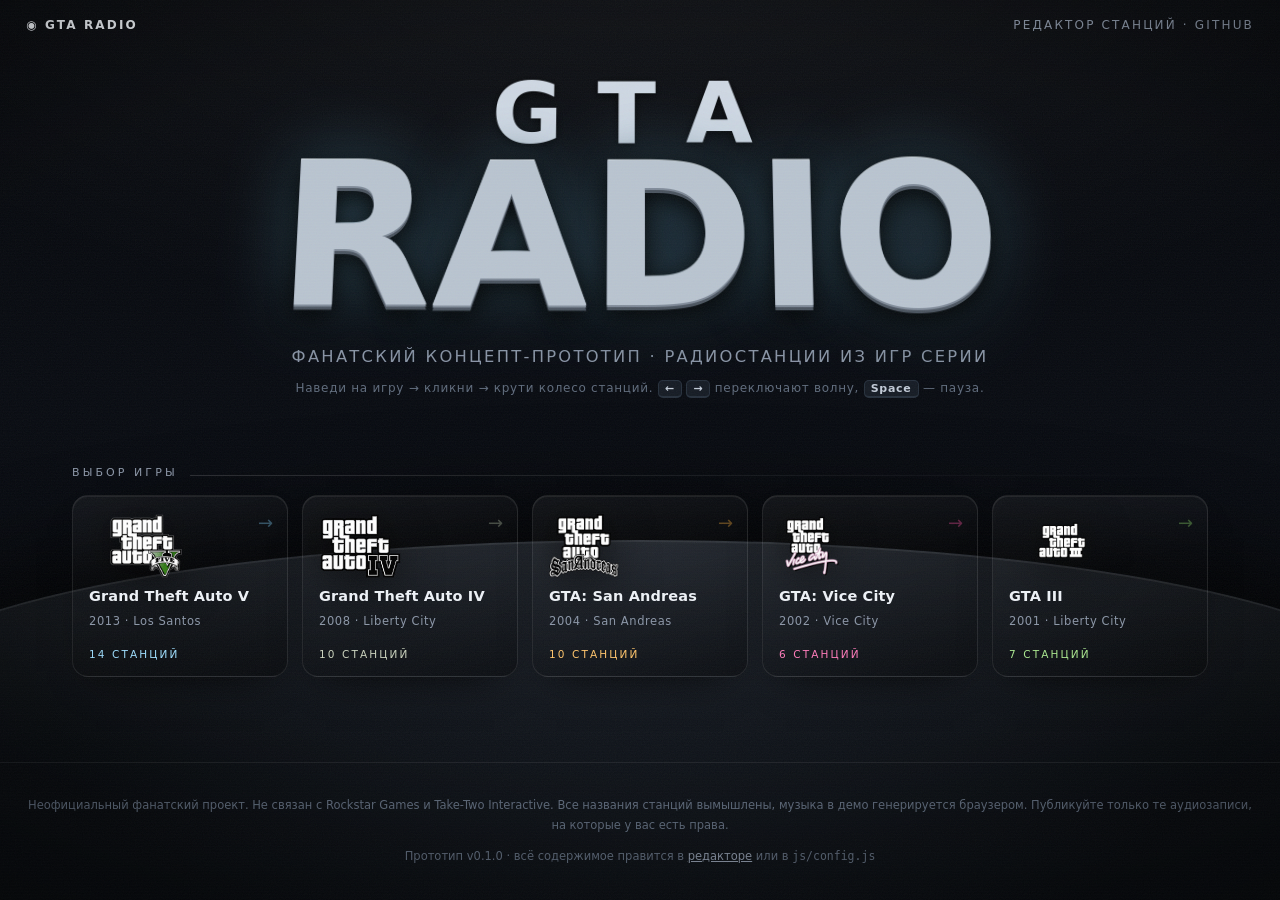
==== commit 895b0f91: "логотипы игр на главной и в топбаре экрана радио (assets/games/, прозрачный фон, арт-система gameLog" ====
--- a/demo.html
+++ b/demo.html
@@ -136,6 +136,10 @@
 .game:hover,.game:focus-visible{transform:translateY(-6px);border-color:color-mix(in srgb, var(--c) 55%, transparent);box-shadow:0 26px 50px -22px rgba(0,0,0,.95), 0 0 0 1px color-mix(in srgb, var(--c) 22%, transparent), 0 0 42px -12px color-mix(in srgb, var(--c) 55%, transparent)}
 .game:hover::before,.game:focus-visible::before{opacity:1}
 .game>*{position:relative}
+.game .g-logo{height:64px;width:auto;max-width:100%;object-fit:contain;
+  filter:drop-shadow(0 8px 22px rgba(0,0,0,.65));transition:transform .28s}
+.game:hover .g-logo{transform:scale(1.06)}
+.topbar .g-logo-sm{height:26px;width:auto;object-fit:contain;filter:drop-shadow(0 3px 10px rgba(0,0,0,.7))}
 .game .num{
   font-family:var(--f-title);font-size:clamp(2.6rem,5.4vw,3.6rem);line-height:.9;color:var(--c);
   text-shadow:0 0 26px color-mix(in srgb, var(--c) 45%, transparent)
@@ -447,6 +451,18 @@
   .list-stage{justify-content:center!important}
 }
 
+/* =========================================================================
+   ПОДЛОЖКИ (assets/bg/…) и логотипы станций (assets/logos/…)
+   ========================================================================= */
+.bgimg{position:fixed;inset:0;z-index:-3;background-size:cover;background-position:center;transform:scale(1.02)}
+body.has-bg .bg::before{
+  background:
+    radial-gradient(120% 80% at 50% -10%, rgba(255,255,255,.05), transparent 60%),
+    linear-gradient(180deg, rgba(4,6,10,.60), rgba(6,9,14,.78) 45%, rgba(3,5,8,.93));
+}
+.st-chip .disc,.rlist .ico,.hud .ico{position:relative}
+img.art{position:absolute;inset:0;width:100%;height:100%;object-fit:cover}
+
 </style>
 </head>
 <body>
@@ -575,6 +591,22 @@
   </div>
 
 <script>window.SINGLE = true;</script>
+<script>
+/* Сгенерировано tools/add-art.mjs — не править руками. */
+window.RADIO_ART = {
+  "home": "",
+  "games": {},
+  "logos": {},
+  "gameLogos": {
+    "v": "assets/games/v.png",
+    "iv": "assets/games/iv.png",
+    "sa": "assets/games/sa.png",
+    "vc": "assets/games/vc.png",
+    "iii": "assets/games/iii.png"
+  }
+};
+
+</script>
 <script>
 /* =========================================================================
    GTA RADIO — единый конфиг сайта
@@ -980,7 +1012,15 @@
       out.connect(tone);
       out.connect(rev);
 
-      const eng = { bus, noise, out, timer: null, t0: ctx.currentTime + 0.08, next: ctx.currentTime + 0.08, step: 0, station };
+      // синхронизация «одно радио на всех»: музыкальная фаза привязана к epoch-времени,
+      // поэтому у всех посетителей одна и та же доля такта в одну и ту же секунду
+      const stepDur = beat / 2;
+      const cycleSec = 16 * beat;                       // 4 такта цикла
+      const wall = Date.now() / 1000;
+      const phase = ((wall % cycleSec) + cycleSec) % cycleSec;
+      const firstStep = Math.ceil(phase / stepDur);
+      const eng = { bus, noise, out, timer: null, wall0: wall, step: firstStep, station, probe: null,
+                    t0: ctx.currentTime - phase };      // t0 — для внешних проверок фазы
 
       const kick = (t) => {
         const o = ctx.createOscillator(), g = ctx.createGain();
@@ -1044,8 +1084,7 @@
       };
 
       const hit = (arr, v) => !!arr && arr.indexOf(v) !== -1;
-      const scheduleStep = (step) => {
-        const t = eng.next;
+      const scheduleStep = (step, t) => {
         // step = номер восьмой; доля в такте = step/2 (целые и .5 — без float-дрейфа)
         const pos = step % (loopLen * 2);              // 0..31
         const bar = Math.round(pos / 2 * 100) / 100;   // 0..15.5
@@ -1064,12 +1103,19 @@
         if (hit(drums.hat, inBar)) hat(t, inBar === 1.5 || inBar === 3.5);
       };
 
+      // планировщик привязан к wall-clock: даже если аудиочасы браузера плывут
+      // (headless, спящий ноут), музыкальная фаза остаётся синхронной с epoch
       const pump = () => {
-        const ahead = 0.25;
-        while (eng.next < ctx.currentTime + ahead) {
-          scheduleStep(eng.step);
+        const ahead = 0.3;
+        for (;;) {
+          const tWall = eng.wall0 + (eng.step * stepDur - phase);   // когда шаг должен звучать по часам Земли
+          const wallNow = Date.now() / 1000;
+          if (tWall > wallNow + ahead) break;
+          let tCtx = ctx.currentTime + (tWall - wallNow);
+          if (tCtx < ctx.currentTime + 0.015) tCtx = ctx.currentTime + 0.015;
+          eng.probe = { k: eng.step, tWall };
+          scheduleStep(eng.step, tCtx);
           eng.step++;
-          eng.next = eng.t0 + eng.step * (beat / 2);   // шаг = восьмая, без дрейфа
         }
         eng.timer = setTimeout(pump, 60);
       };
@@ -1137,7 +1183,10 @@
       el.crossOrigin = "anonymous";
       el.preload = "auto";
       el.volume = this.volume;
-      el.addEventListener("ended", () => this.next());
+      el.addEventListener("ended", () => {
+        if (this._synced) { const st = this.station, tr = this._playlist; if (st && tr) this.playSynced(st, tr); }
+        else this.next();
+      });
       el.addEventListener("error", () => {
         const t = this._playlist[this._index];
         if (this._onError) this._onError(t, el.error);
@@ -1188,12 +1237,95 @@
     playStation(station) {
       const mode = window.RADIO_CONFIG.stationMode(station);
       if (mode === "demo") return this.startDemo(station);
-      return this.playTracks(station, window.RADIO_CONFIG.tracksOf(station));
+      const tracks = window.RADIO_CONFIG.tracksOf(station);
+      const sync = window.RADIO_CONFIG.meta.sync !== false && station.sync !== false;
+      if (sync && tracks.length && tracks.every((t) => t.type === "file")) {
+        return this.playSynced(station, tracks);
+      }
+      return this.playTracks(station, tracks);
+    }
+
+    /* ---- «одно радио на всех» без сервера: позиция = epoch % сумма длительностей ---- */
+    async _probeDurations(tracks) {
+      await Promise.all(tracks.map((t) => new Promise((res) => {
+        if (t._dur) return res();
+        const el = new Audio();
+        el.preload = "metadata";
+        const done = () => { t._dur = isFinite(el.duration) && el.duration > 0 ? el.duration : 0; res(); };
+        el.addEventListener("loadedmetadata", done, { once: true });
+        el.addEventListener("error", () => { t._dur = 0; res(); }, { once: true });
+        setTimeout(() => { if (!t._dur) { t._dur = 0; res(); } }, 6000);
+        el.src = RadioAudio.resolvePath(t.src);
+      })));
+      return tracks.filter((t) => t._dur > 0);
+    }
+
+    _syncPoint(tracks) {
+      const total = tracks.reduce((a, t) => a + t._dur, 0);
+      if (!total) return null;
+      let pos = ((Date.now() / 1000) % total + total) % total;
+      for (let i = 0; i < tracks.length; i++) {
+        if (pos < tracks[i]._dur) return { i, off: pos, total };
+        pos -= tracks[i]._dur;
+      }
+      return { i: 0, off: 0, total };
+    }
+
+    async playSynced(station, tracks) {
+      this.stopEngine();
+      clearInterval(this._syncTimer);
+      const usable = await this._probeDurations(tracks);
+      if (usable.length < tracks.length || !usable.length) return this.playTracks(station, tracks);
+      this.ensure();
+      this.mode = "audio";
+      this.station = station;
+      this._playlist = tracks;
+      this._synced = true;
+      this._attach();
+      const load = () => {
+        const pt = this._syncPoint(tracks);
+        if (!pt) return;
+        this._index = pt.i;
+        const t = tracks[pt.i];
+        const el = this._el;
+        const url = RadioAudio.resolvePath(t.src);
+        const seekPlay = () => { try { el.currentTime = pt.off; } catch (_) {} el.play().catch(() => {}); };
+        if (el.src.endsWith(url) || el.src === new URL(url, location.href).href) seekPlay();
+        else {
+          el.src = url;
+          el.addEventListener("loadedmetadata", seekPlay, { once: true });
+          el.load();
+        }
+        if (this._onMeta) this._onMeta(this._syncMeta(t, pt));
+      };
+      load();
+      // поддрерживаем синхрон: дрейф > 0.9 c → догоняем; трек кончился → пересчитываем из epoch
+      this._syncTimer = setInterval(() => {
+        const el = this._el;
+        if (!el || el.paused) return;
+        const pt = this._syncPoint(tracks);
+        if (!pt) return;
+        if (pt.i !== this._index) { this._index = pt.i; load(); return; }
+        if (Math.abs(el.currentTime - pt.off) > 0.9) { try { el.currentTime = pt.off; } catch (_) {} }
+      }, 4000);
+      return true;
+    }
+
+    _syncMeta(t, pt) {
+      const tags = t._tags || {};
+      return {
+        title: tags.title || t.title || RadioAudio.fileName(t.src),
+        artist: tags.artist || t.artist || "",
+        synced: true,
+        total: pt.total
+      };
     }
 
     stop() {
       this.stopEngine();
       if (this._el) { try { this._el.pause(); this._el.removeAttribute("src"); this._el.load(); } catch (_) {} }
+      clearInterval(this._syncTimer);
+      this._synced = false;
       this._playlist = [];
       this.mode = null;
       this.station = null;
@@ -1289,6 +1421,20 @@
   const CFG = window.RADIO_CONFIG;
   const A = window.radioAudio;
   const $ = (s) => document.querySelector(s);
+  const ART = () => window.RADIO_ART || { home: "", games: {}, logos: {} };
+  const artImg = (gid, st) => {
+    const a = (ART().logos || {})[gid + "/" + st.id];
+    return a ? `<img class="art" src="${a}" alt="" onerror="this.remove()">` : "";
+  };
+  function setBG(src) {
+    document.querySelectorAll(".bgimg").forEach((e) => e.remove());
+    document.body.classList.toggle("has-bg", !!src);
+    if (!src) return;
+    const d = document.createElement("div");
+    d.className = "bgimg";
+    d.style.backgroundImage = `url("${src}")`;
+    document.body.prepend(d);
+  }
 
   let controller = null;   // AbortController для снятия слушателей при ре-ините
 
@@ -1319,9 +1465,11 @@
     ring.style.removeProperty("--rot");
 
     document.body.className = "theme-" + game.theme;
+    setBG((ART().games || {})[game.id]);
     document.documentElement.style.setProperty("--accent", game.accent);
     document.title = game.name + " — радио · GTA RADIO";
-    $("#gameTag").innerHTML = `<b>${game.num}</b> · ${game.city} · ${stations.length} волн`;
+    const gLogo = (ART().gameLogos || {})[game.id];
+    $("#gameTag").innerHTML = `${gLogo ? `<img class="g-logo-sm" src="${gLogo}" alt=""> ` : `<b>${game.num}</b>`} · ${game.city} · ${stations.length} волн`;
 
     const goHome = () => { if (window.SINGLE && window.__showHome) window.__showHome(); };
 
@@ -1355,7 +1503,7 @@
         b.style.setProperty("--sc", st.accent);
         b.dataset.i = i;
         b.title = st.name + " — " + st.tagline;
-        b.innerHTML = `<span class="disc">${CFG.stationIcon(st, 96, 16)}</span><span class="lbl">${st.name}</span>`;
+        b.innerHTML = `<span class="disc">${CFG.stationIcon(st, 96, 16)}${artImg(game.id, st)}</span><span class="lbl">${st.name}</span>`;
         on(b, "click", () => select(i, true));
         ring.appendChild(b);
         chipEls.push(b);
@@ -1369,7 +1517,7 @@
         const li = document.createElement("li");
         li.dataset.i = i;
         li.innerHTML = `<button type="button">
-            <span class="ico">${CFG.stationIcon(st, 30, 7)}</span>
+            <span class="ico">${CFG.stationIcon(st, 30, 7)}${artImg(game.id, st)}</span>
             <span><span class="nm">${st.name}</span><span class="tg">${st.tagline || ""}</span></span>
             <canvas class="eqmini" width="52" height="32"></canvas>
           </button>`;
@@ -1476,7 +1624,7 @@
         if (active && active.scrollIntoView) active.scrollIntoView({ block: "nearest", behavior: "smooth" });
       }
 
-      hudIcon.innerHTML = CFG.stationIcon(st, 46, 11);
+      hudIcon.innerHTML = CFG.stationIcon(st, 46, 11) + artImg(game.id, st);
       hudName.textContent = st.name;
       hudTag.textContent = st.tagline || "";
       nowStation.textContent = st.name;
@@ -1666,6 +1814,14 @@
 
 (function () {
   const CFG = window.RADIO_CONFIG;
+  const ART = window.RADIO_ART || { gameLogos: {} };
+  if (ART.home) {
+    const d = document.createElement('div');
+    d.className = 'bgimg';
+    d.style.backgroundImage = `url("${ART.home}")`;
+    document.body.prepend(d);
+    document.body.classList.add('has-bg');
+  }
   const grid = document.getElementById('games');
   document.getElementById('subtitle').textContent = CFG.meta.subtitle;
   document.getElementById('disclaimer').textContent = CFG.meta.disclaimer;
@@ -1676,9 +1832,10 @@
     a.className = 'game';
     a.href = 'radio.html?game=' + g.id;
     a.style.setProperty('--c', g.accent);
+    const gl = (ART.gameLogos || {})[g.id];
     a.innerHTML = `
       <span class="g-arrow">→</span>
-      <span class="num">${g.num}</span>
+      ${gl ? `<img class="g-logo" src="${gl}" alt="${g.name}">` : `<span class="num">${g.num}</span>`}
       <span class="g-name">${g.name}</span>
       <span class="g-meta">${g.year} · ${g.city}</span>
       <span class="g-count">${g.stations.length} станций</span>`;
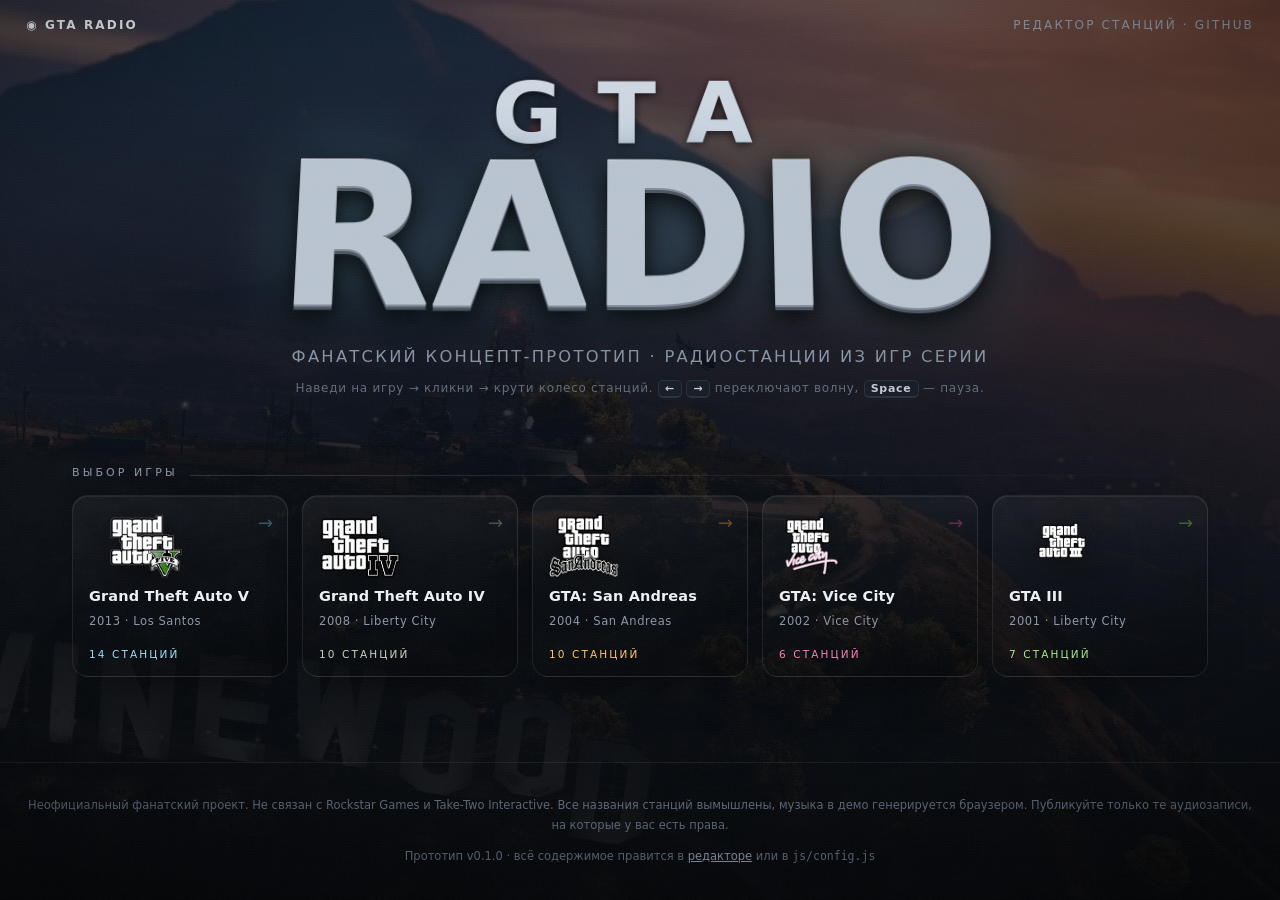
==== commit 5ef1ef92: "фон главной из assets/bg/main.png (+оптимизированный main.jpg); колесо станций увеличено до 660px, д" ====
--- a/demo.html
+++ b/demo.html
@@ -20,7 +20,7 @@
   --accent:#7fd4ff;
   --panel:rgba(10,14,20,.72);
   --panel-brd:rgba(255,255,255,.10);
-  --wheel-size:min(66vmin,520px);
+  --wheel-size:min(80vmin,660px);
   --radius:16px;
   --f-title:"Archivo Black","Inter",system-ui,-apple-system,"Segoe UI",Roboto,sans-serif;
   --f-ui:"Inter",system-ui,-apple-system,"Segoe UI",Roboto,sans-serif;
@@ -207,16 +207,16 @@
 @keyframes spin{to{transform:rotate(360deg)}}
 .ring{position:absolute;inset:0;transform:rotate(var(--rot,0deg));transition:transform .62s cubic-bezier(.19,.9,.22,1)}
 .st-chip{
-  position:absolute;top:50%;left:50%;width:calc(var(--wheel-size)*.20);height:calc(var(--wheel-size)*.20);
-  margin:calc(var(--wheel-size)*-.10) 0 0 calc(var(--wheel-size)*-.10);
+  position:absolute;top:50%;left:50%;width:calc(var(--wheel-size)*.17);height:calc(var(--wheel-size)*.17);
+  margin:calc(var(--wheel-size)*-.085) 0 0 calc(var(--wheel-size)*-.085);
   /* позиция на круге фиксирована (кольцо поворачивает всё само),
      а контр-поворот держит иконки и подписи вертикальными */
-  transform:rotate(calc(var(--a) - 90deg)) translate(calc(var(--wheel-size)*.355)) rotate(calc(var(--a)*-1 + 90deg - var(--rot,0deg)));
+  transform:rotate(calc(var(--a) - 90deg)) translate(calc(var(--wheel-size)*.40)) rotate(calc(var(--a)*-1 + 90deg - var(--rot,0deg)));
   transition:transform .62s cubic-bezier(.19,.9,.22,1), filter .25s, opacity .35s;
   display:grid;place-items:center;padding:0;
 }
 .st-chip .disc{
-  width:100%;height:100%;border-radius:22%;overflow:hidden;position:relative;
+  width:100%;height:100%;border-radius:50%;overflow:hidden;position:relative;
   border:1px solid rgba(255,255,255,.13);
   box-shadow:0 14px 30px rgba(0,0,0,.65);
   transition:transform .25s cubic-bezier(.2,.9,.2,1), box-shadow .25s, border-color .25s;
@@ -234,7 +234,7 @@
 .st-chip:hover .disc{transform:scale(1.1);border-color:rgba(255,255,255,.35)}
 .st-chip:hover .lbl{color:#e7edf5;opacity:1}
 .st-chip.active .disc{
-  transform:scale(1.22);border-color:color-mix(in srgb,var(--sc) 70%,#fff);
+  transform:scale(1.10);border-color:color-mix(in srgb,var(--sc) 70%,#fff);
   box-shadow:0 0 0 2px color-mix(in srgb,var(--sc) 55%,transparent), 0 0 46px -6px color-mix(in srgb,var(--sc) 85%,transparent), 0 18px 34px rgba(0,0,0,.7);
 }
 .st-chip.active .lbl{color:#fff;font-weight:700;opacity:1}
@@ -455,13 +455,15 @@
    ПОДЛОЖКИ (assets/bg/…) и логотипы станций (assets/logos/…)
    ========================================================================= */
 .bgimg{position:fixed;inset:0;z-index:-3;background-size:cover;background-position:center;transform:scale(1.02)}
+body.has-bg .bg::after{display:none}          /* постер есть — «торпедо» не режет картинку */
+body.has-bg .stage-num{display:none}          /* постер есть — водяной знак номера не нужен */
 body.has-bg .bg::before{
   background:
     radial-gradient(120% 80% at 50% -10%, rgba(255,255,255,.05), transparent 60%),
     linear-gradient(180deg, rgba(4,6,10,.60), rgba(6,9,14,.78) 45%, rgba(3,5,8,.93));
 }
 .st-chip .disc,.rlist .ico,.hud .ico{position:relative}
-img.art{position:absolute;inset:0;width:100%;height:100%;object-fit:cover}
+img.art{position:absolute;inset:0;width:100%;height:100%;object-fit:cover;border-radius:inherit}
 
 </style>
 </head>
@@ -594,8 +596,14 @@
 <script>
 /* Сгенерировано tools/add-art.mjs — не править руками. */
 window.RADIO_ART = {
-  "home": "",
-  "games": {},
+  "home": "assets/bg/main.jpg",
+  "games": {
+    "v": "assets/bg/v.jpg",
+    "iv": "assets/bg/iv.jpg",
+    "sa": "assets/bg/sa.jpg",
+    "vc": "assets/bg/vc.jpg",
+    "iii": "assets/bg/iii.jpg"
+  },
   "logos": {},
   "gameLogos": {
     "v": "assets/games/v.png",
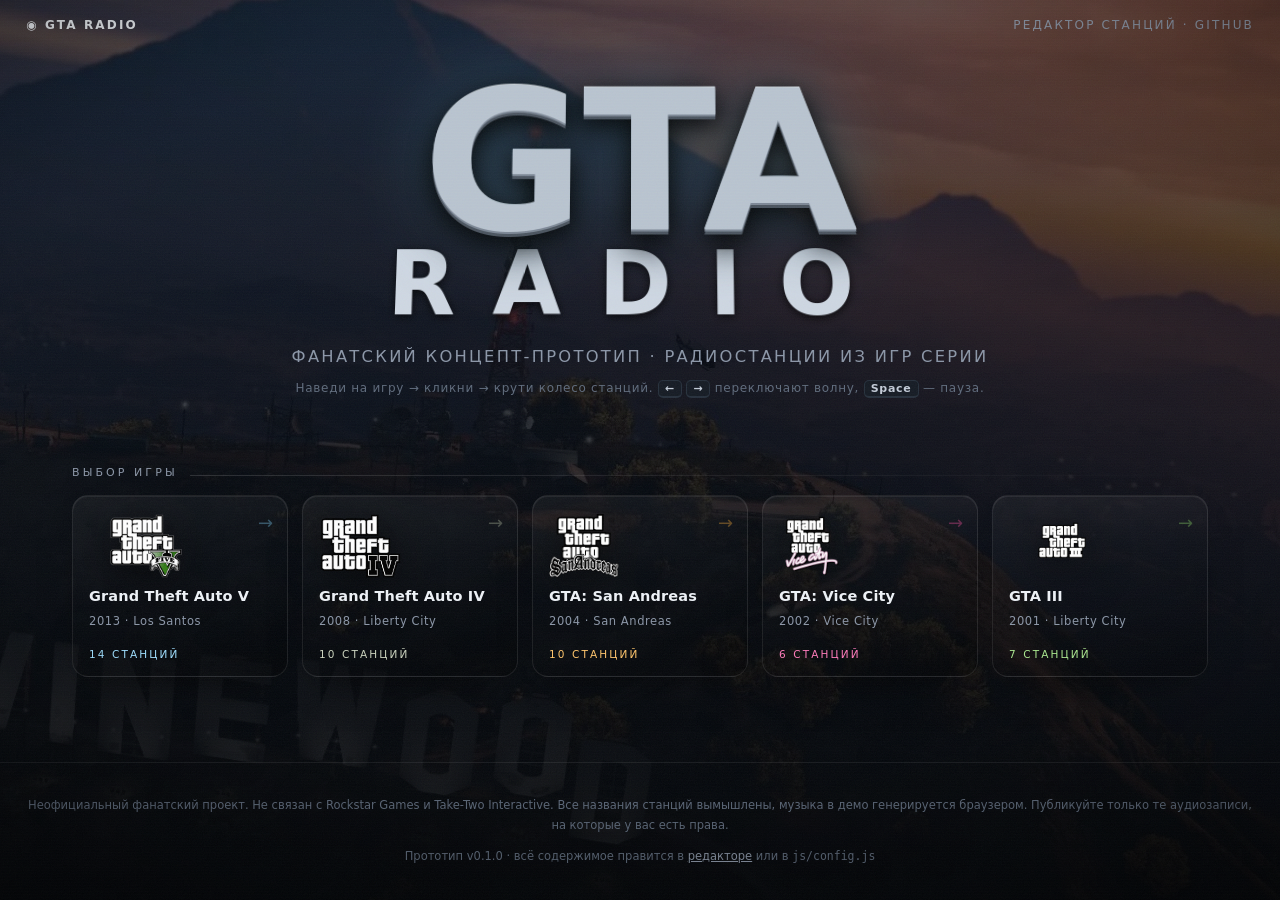
==== commit 3305d197: "титул главной: GTA — крупное металлическое слово, RADIO — разреженная строка (swap размеров)" ====
--- a/demo.html
+++ b/demo.html
@@ -101,13 +101,13 @@
   transform:perspective(700px) rotateX(6deg);
 }
 .title .l1,.title .l2{display:block}
-.title .l1{font-size:.44em;letter-spacing:.42em;color:#cfd8e3;text-shadow:0 2px 10px rgba(0,0,0,.8)}
-.title .l2{
+.title .l2{font-size:.44em;letter-spacing:.42em;color:#cfd8e3;text-shadow:0 2px 10px rgba(0,0,0,.8)}
+.title .l1{
   background:linear-gradient(180deg,#ffffff 0%,#e6edf6 38%,#9fb0c2 52%,#f2f6fb 62%,#c6d1dd 100%);
   -webkit-background-clip:text;background-clip:text;-webkit-text-fill-color:transparent;
   filter:drop-shadow(0 6px 18px rgba(0,0,0,.75));
 }
-.title .l2{animation:glowPulse 5.5s ease-in-out infinite}
+.title .l1{animation:glowPulse 5.5s ease-in-out infinite}
 @keyframes glowPulse{
   0%,100%{filter:drop-shadow(0 6px 18px rgba(0,0,0,.75)) drop-shadow(0 0 26px rgba(127,212,255,.10))}
   50%{filter:drop-shadow(0 6px 18px rgba(0,0,0,.75)) drop-shadow(0 0 46px rgba(127,212,255,.30))}
